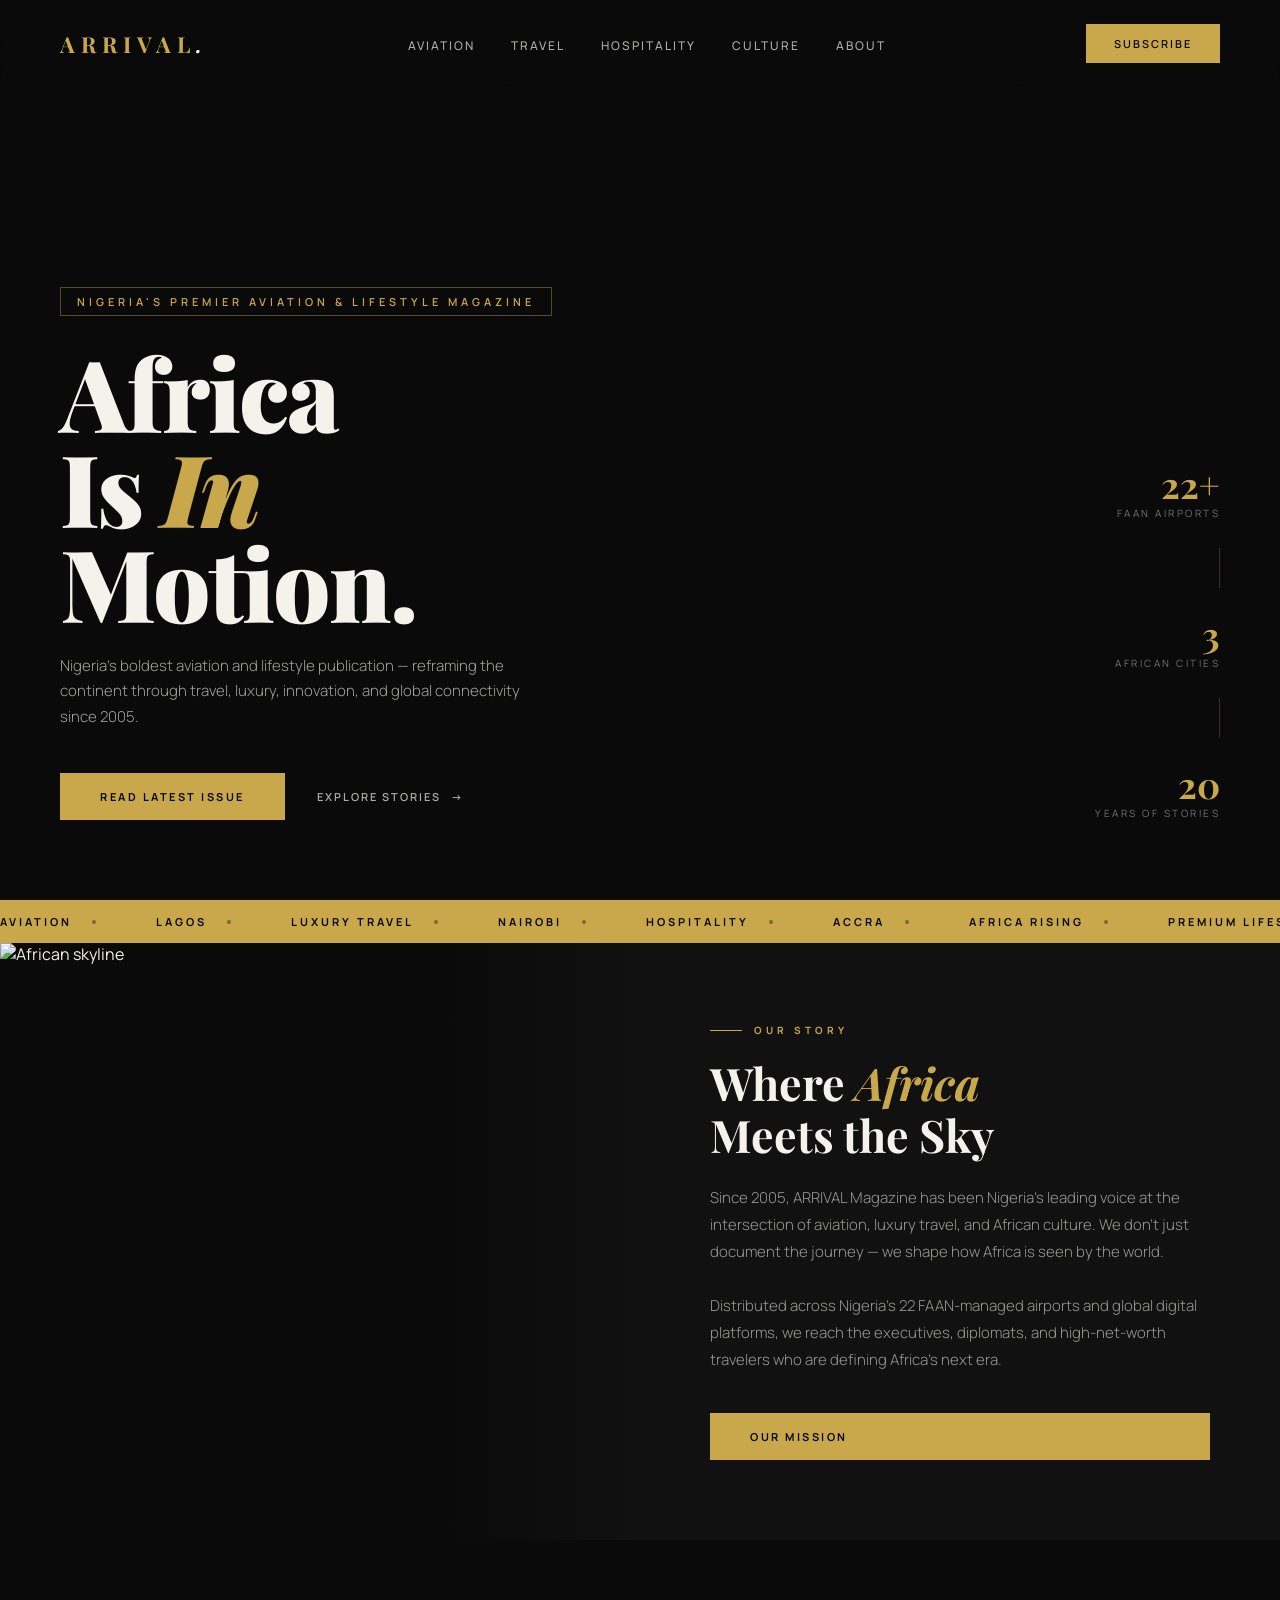
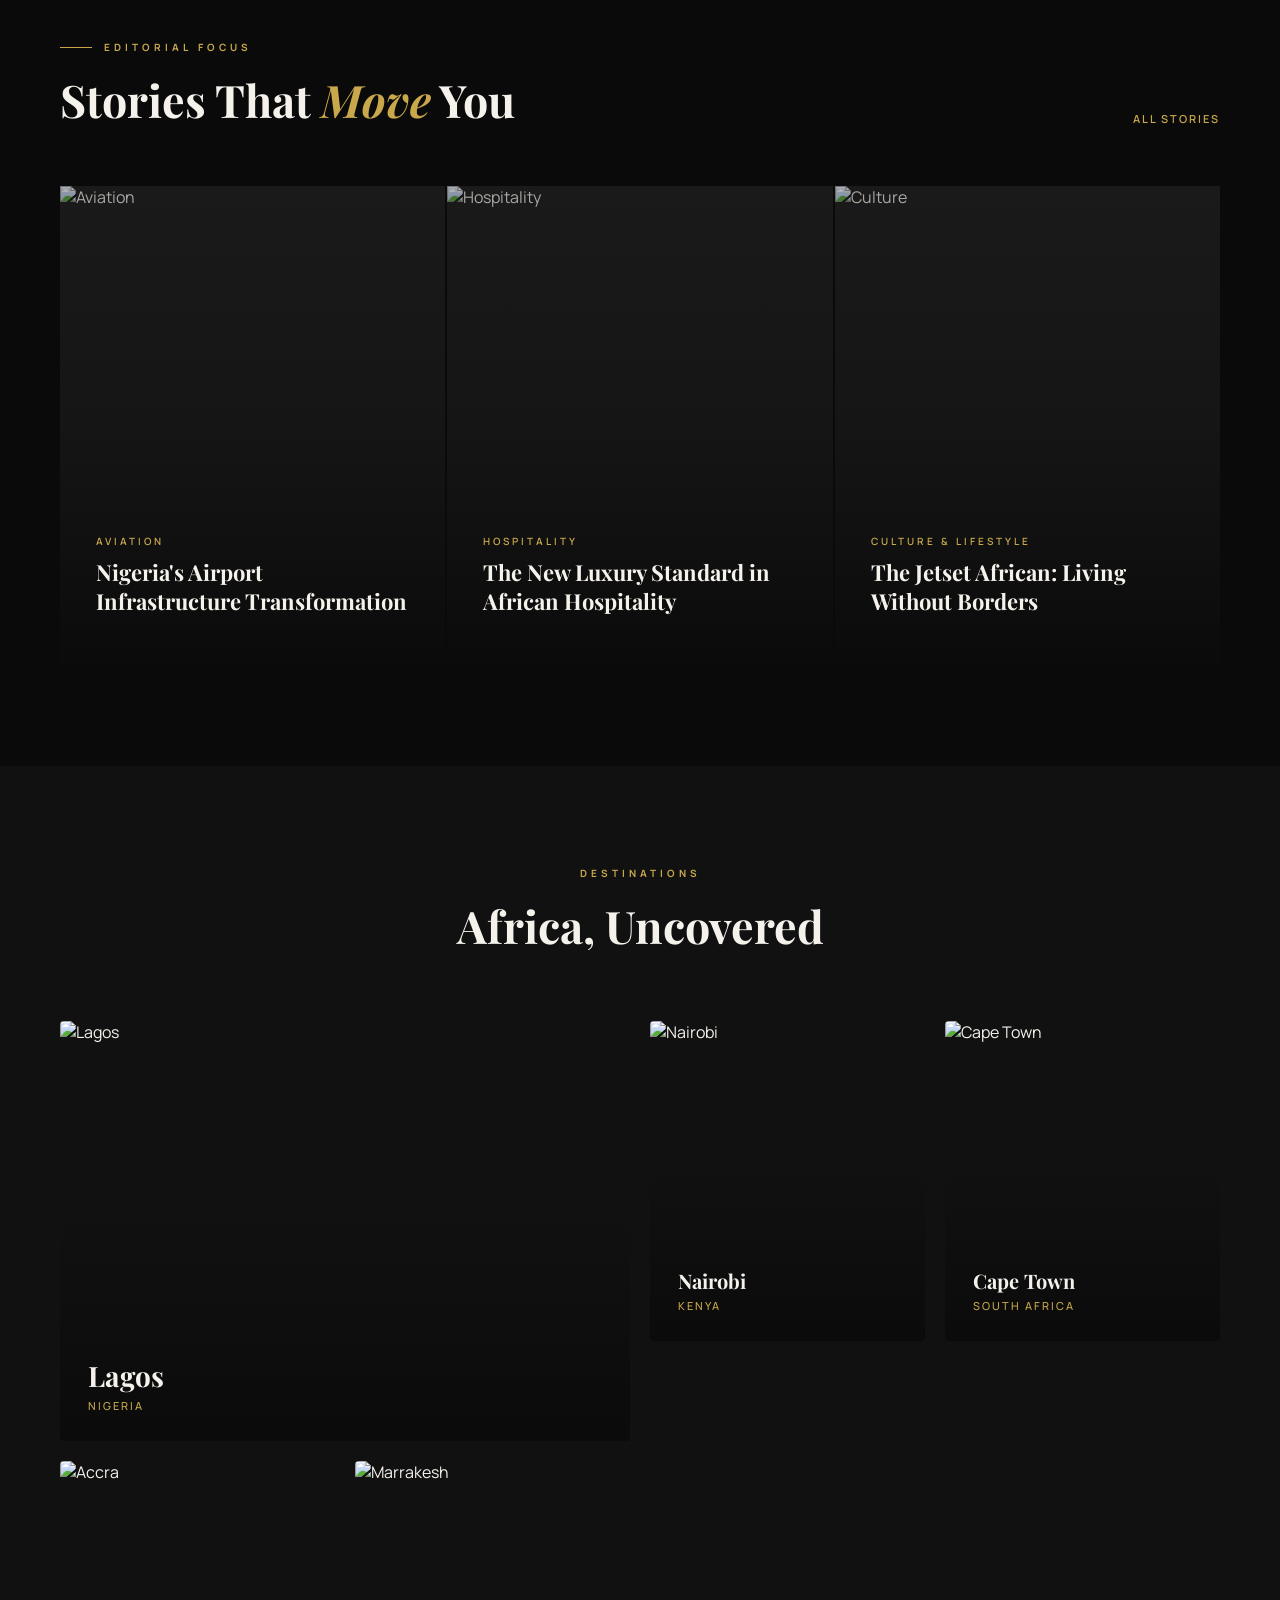
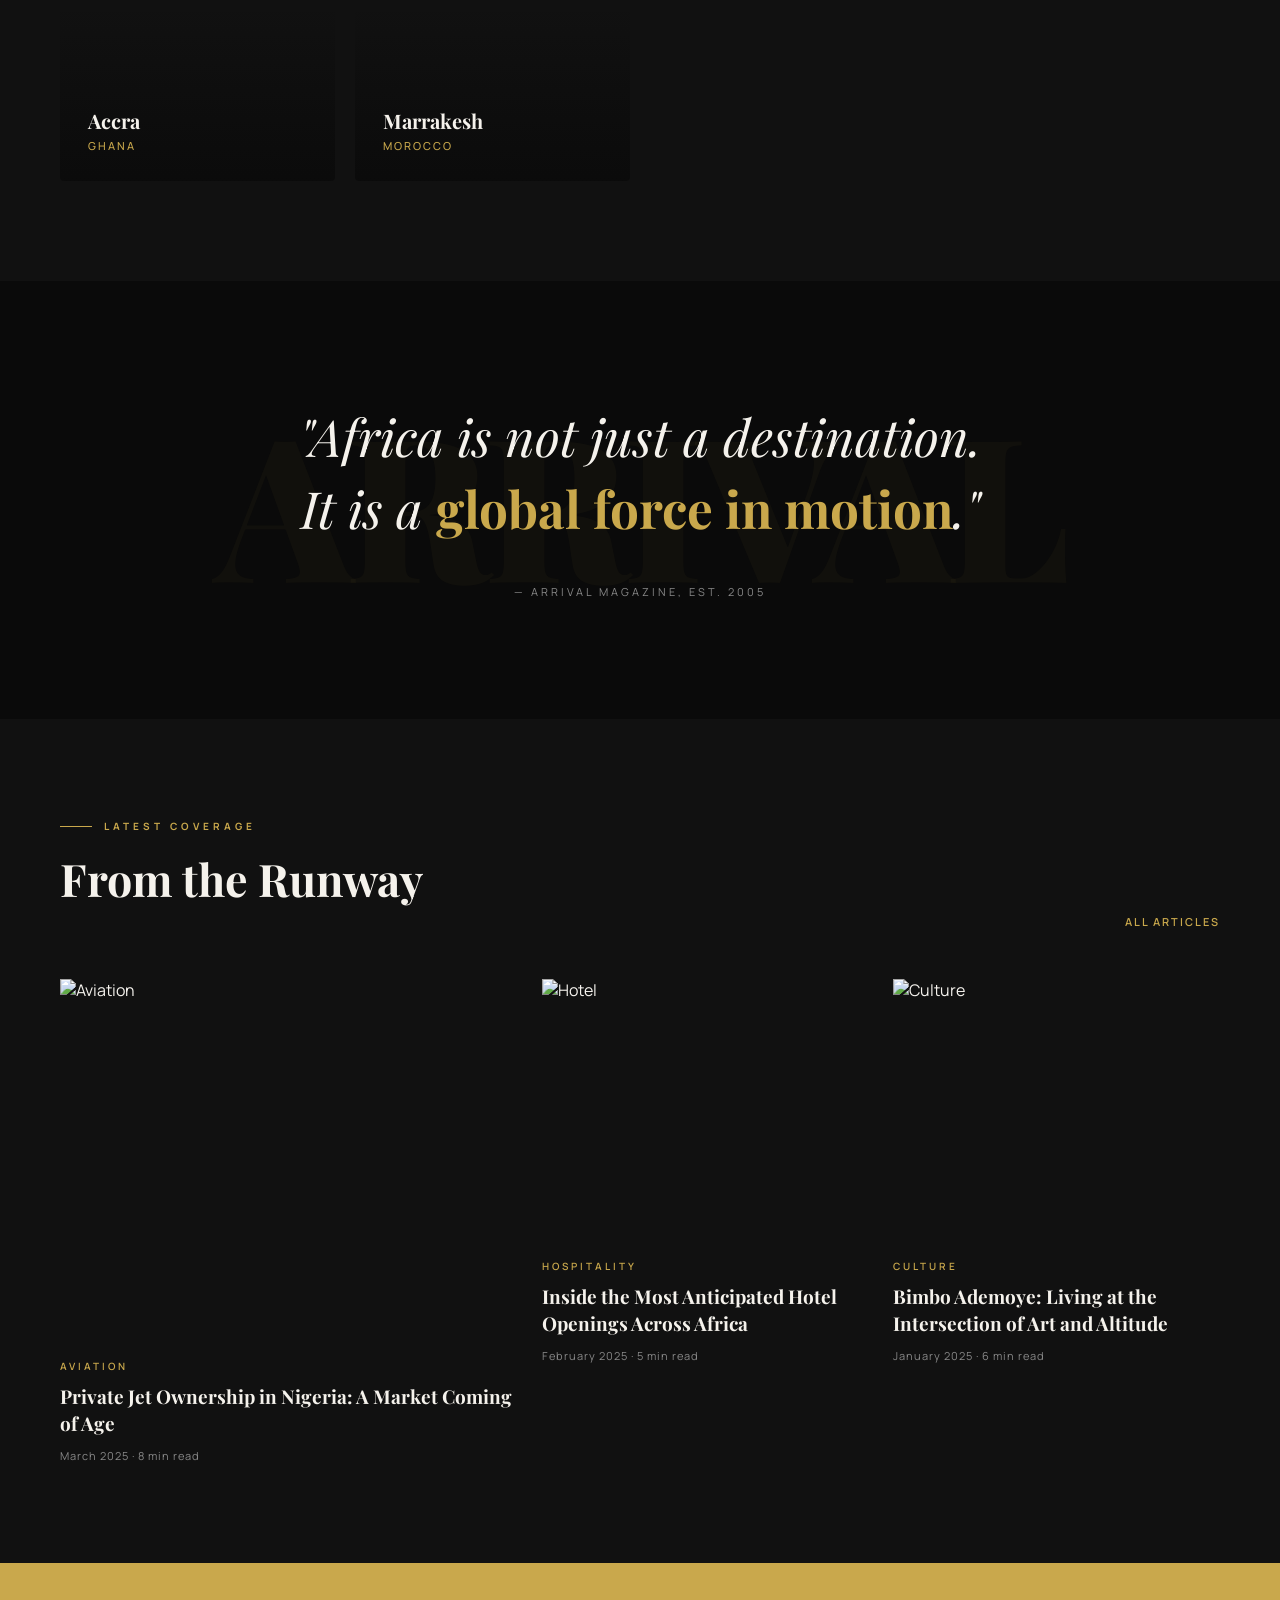
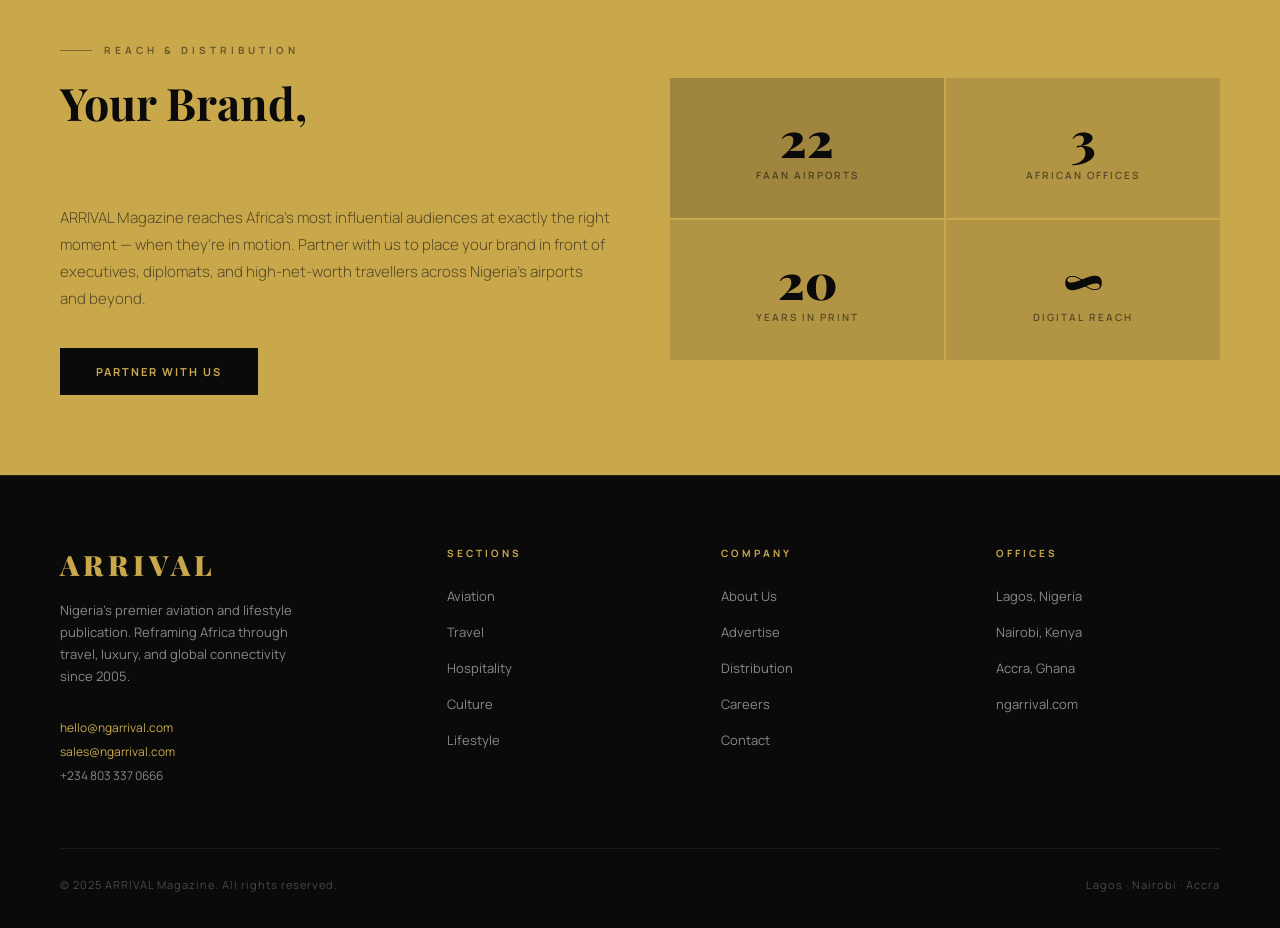
==== index.html @ f34a9d8c "first commit" ====
<!DOCTYPE html>
<html lang="en">
<head>
<meta charset="UTF-8">
<meta name="viewport" content="width=device-width, initial-scale=1.0">
<title>ARRIVAL Magazine — Africa in Motion</title>
<link href="https://fonts.googleapis.com/css2?family=Playfair+Display:ital,wght@0,400;0,700;0,900;1,400;1,700&family=Manrope:wght@300;400;500;600;700&display=swap" rel="stylesheet">
<style>
  :root {
    --gold: #C9A84C;
    --gold-light: #E8C96B;
    --black: #0A0A0A;
    --dark: #111111;
    --dark-2: #1A1A1A;
    --white: #F5F2EC;
    --muted: #888888;
    --accent: #C9A84C;
  }

  *, *::before, *::after { margin: 0; padding: 0; box-sizing: border-box; }

  html { scroll-behavior: smooth; }

  body {
    font-family: 'Manrope', sans-serif;
    background: var(--black);
    color: var(--white);
    overflow-x: hidden;
  }

  /* ─── NAV ─── */
  nav {
    position: fixed;
    top: 0; left: 0; right: 0;
    z-index: 100;
    display: flex;
    align-items: center;
    justify-content: space-between;
    padding: 24px 60px;
    background: linear-gradient(to bottom, rgba(10,10,10,0.95), transparent);
    backdrop-filter: blur(4px);
  }

  .nav-logo {
    font-family: 'Playfair Display', serif;
    font-size: 22px;
    font-weight: 700;
    letter-spacing: 6px;
    color: var(--gold);
    text-transform: uppercase;
    text-decoration: none;
  }

  .nav-logo span {
    font-style: italic;
    color: var(--white);
  }

  .nav-links {
    display: flex;
    gap: 36px;
    list-style: none;
  }

  .nav-links a {
    font-size: 12px;
    font-weight: 500;
    letter-spacing: 2px;
    text-transform: uppercase;
    color: var(--white);
    text-decoration: none;
    opacity: 0.7;
    transition: opacity 0.3s, color 0.3s;
  }

  .nav-links a:hover { opacity: 1; color: var(--gold); }

  .nav-cta {
    font-size: 11px;
    font-weight: 600;
    letter-spacing: 2px;
    text-transform: uppercase;
    color: var(--black);
    background: var(--gold);
    border: none;
    padding: 12px 28px;
    cursor: pointer;
    text-decoration: none;
    transition: background 0.3s;
  }

  .nav-cta:hover { background: var(--gold-light); }

  /* ─── HERO ─── */
  .hero {
    position: relative;
    height: 100vh;
    min-height: 700px;
    display: flex;
    align-items: flex-end;
    overflow: hidden;
  }

  .hero-bg {
    position: absolute;
    inset: 0;
    background:
      linear-gradient(to bottom, rgba(10,10,10,0.3) 0%, rgba(10,10,10,0.1) 40%, rgba(10,10,10,0.85) 100%),
      url('https://images.unsplash.com/photo-1436491865332-7a61a109cc05?w=1800&q=80') center/cover no-repeat;
    transform: scale(1.05);
    animation: heroZoom 12s ease-out forwards;
  }

  @keyframes heroZoom {
    from { transform: scale(1.08); }
    to { transform: scale(1.0); }
  }

  .hero-content {
    position: relative;
    z-index: 2;
    padding: 0 60px 80px;
    max-width: 900px;
    animation: fadeUp 1.2s ease-out 0.3s both;
  }

  @keyframes fadeUp {
    from { opacity: 0; transform: translateY(40px); }
    to { opacity: 1; transform: translateY(0); }
  }

  .hero-tag {
    display: inline-block;
    font-size: 11px;
    font-weight: 600;
    letter-spacing: 4px;
    text-transform: uppercase;
    color: var(--gold);
    border: 1px solid rgba(201,168,76,0.4);
    padding: 6px 16px;
    margin-bottom: 28px;
  }

  .hero-title {
    font-family: 'Playfair Display', serif;
    font-size: clamp(56px, 8vw, 100px);
    font-weight: 900;
    line-height: 0.95;
    letter-spacing: -2px;
    color: var(--white);
    margin-bottom: 24px;
  }

  .hero-title em {
    font-style: italic;
    color: var(--gold);
  }

  .hero-sub {
    font-size: 15px;
    font-weight: 300;
    line-height: 1.7;
    color: rgba(245,242,236,0.65);
    max-width: 480px;
    margin-bottom: 44px;
  }

  .hero-actions {
    display: flex;
    align-items: center;
    gap: 32px;
  }

  .btn-primary {
    font-size: 11px;
    font-weight: 700;
    letter-spacing: 2.5px;
    text-transform: uppercase;
    color: var(--black);
    background: var(--gold);
    padding: 16px 40px;
    text-decoration: none;
    transition: background 0.3s, transform 0.2s;
    display: inline-block;
  }

  .btn-primary:hover { background: var(--gold-light); transform: translateY(-2px); }

  .btn-ghost {
    font-size: 11px;
    font-weight: 600;
    letter-spacing: 2px;
    text-transform: uppercase;
    color: rgba(245,242,236,0.7);
    text-decoration: none;
    display: flex;
    align-items: center;
    gap: 10px;
    transition: color 0.3s;
  }

  .btn-ghost:hover { color: var(--gold); }

  .btn-ghost::after {
    content: '→';
    transition: transform 0.3s;
  }

  .btn-ghost:hover::after { transform: translateX(6px); }

  /* Hero Stats Strip */
  .hero-stats {
    position: absolute;
    right: 60px;
    bottom: 80px;
    z-index: 2;
    display: flex;
    flex-direction: column;
    gap: 28px;
    animation: fadeUp 1.2s ease-out 0.6s both;
  }

  .stat {
    text-align: right;
  }

  .stat-num {
    font-family: 'Playfair Display', serif;
    font-size: 36px;
    font-weight: 700;
    color: var(--gold);
    line-height: 1;
  }

  .stat-label {
    font-size: 10px;
    letter-spacing: 2.5px;
    text-transform: uppercase;
    color: rgba(245,242,236,0.45);
    margin-top: 4px;
  }

  .stat-divider {
    width: 1px;
    height: 40px;
    background: rgba(201,168,76,0.25);
    margin-left: auto;
  }

  /* ─── TICKER ─── */
  .ticker-wrap {
    background: var(--gold);
    overflow: hidden;
    padding: 14px 0;
  }

  .ticker {
    display: flex;
    white-space: nowrap;
    animation: ticker 30s linear infinite;
  }

  @keyframes ticker {
    from { transform: translateX(0); }
    to { transform: translateX(-50%); }
  }

  .ticker-item {
    display: inline-flex;
    align-items: center;
    gap: 20px;
    margin-right: 60px;
    font-size: 11px;
    font-weight: 700;
    letter-spacing: 3px;
    text-transform: uppercase;
    color: var(--black);
  }

  .ticker-dot {
    width: 4px;
    height: 4px;
    background: rgba(10,10,10,0.4);
    border-radius: 50%;
  }

  /* ─── ABOUT STRIP ─── */
  .about-strip {
    display: grid;
    grid-template-columns: 1fr 1fr;
    min-height: 580px;
    overflow: hidden;
  }

  .about-img {
    position: relative;
    overflow: hidden;
  }

  .about-img img {
    width: 100%;
    height: 100%;
    object-fit: cover;
    display: block;
    transition: transform 0.8s ease;
  }

  .about-img:hover img { transform: scale(1.04); }

  .about-img-overlay {
    position: absolute;
    inset: 0;
    background: linear-gradient(to right, transparent 70%, var(--dark));
  }

  .about-text {
    background: var(--dark);
    display: flex;
    flex-direction: column;
    justify-content: center;
    padding: 80px 70px;
  }

  .section-tag {
    font-size: 10px;
    font-weight: 700;
    letter-spacing: 4px;
    text-transform: uppercase;
    color: var(--gold);
    margin-bottom: 20px;
    display: flex;
    align-items: center;
    gap: 12px;
  }

  .section-tag::before {
    content: '';
    display: block;
    width: 32px;
    height: 1px;
    background: var(--gold);
  }

  .section-title {
    font-family: 'Playfair Display', serif;
    font-size: clamp(32px, 3.5vw, 50px);
    font-weight: 700;
    line-height: 1.15;
    color: var(--white);
    margin-bottom: 24px;
  }

  .section-title em { font-style: italic; color: var(--gold); }

  .section-body {
    font-size: 15px;
    font-weight: 300;
    line-height: 1.8;
    color: rgba(245,242,236,0.6);
    margin-bottom: 40px;
  }

  /* ─── FEATURES GRID ─── */
  .features {
    padding: 100px 60px;
    background: var(--black);
  }

  .features-header {
    display: flex;
    justify-content: space-between;
    align-items: flex-end;
    margin-bottom: 60px;
  }

  .features-header .section-title { margin-bottom: 0; }

  .view-all {
    font-size: 11px;
    font-weight: 600;
    letter-spacing: 2px;
    text-transform: uppercase;
    color: var(--gold);
    text-decoration: none;
    display: flex;
    align-items: center;
    gap: 8px;
    transition: gap 0.3s;
  }

  .view-all:hover { gap: 14px; }

  .features-grid {
    display: grid;
    grid-template-columns: repeat(3, 1fr);
    gap: 2px;
  }

  .feature-card {
    position: relative;
    height: 480px;
    overflow: hidden;
    cursor: pointer;
    background: var(--dark-2);
  }

  .feature-card.tall {
    grid-row: span 1;
  }

  .feature-card img {
    width: 100%;
    height: 100%;
    object-fit: cover;
    display: block;
    transition: transform 0.7s ease, filter 0.5s ease;
    filter: brightness(0.7) saturate(0.9);
  }

  .feature-card:hover img {
    transform: scale(1.06);
    filter: brightness(0.55) saturate(1.1);
  }

  .feature-overlay {
    position: absolute;
    inset: 0;
    background: linear-gradient(to top, rgba(10,10,10,0.95) 0%, rgba(10,10,10,0.3) 50%, transparent 100%);
    display: flex;
    flex-direction: column;
    justify-content: flex-end;
    padding: 36px;
    transition: background 0.4s;
  }

  .feature-cat {
    font-size: 10px;
    letter-spacing: 3px;
    text-transform: uppercase;
    color: var(--gold);
    font-weight: 600;
    margin-bottom: 10px;
  }

  .feature-title {
    font-family: 'Playfair Display', serif;
    font-size: 22px;
    font-weight: 700;
    line-height: 1.3;
    color: var(--white);
    margin-bottom: 14px;
  }

  .feature-excerpt {
    font-size: 13px;
    line-height: 1.6;
    color: rgba(245,242,236,0.55);
    max-height: 0;
    overflow: hidden;
    transition: max-height 0.5s ease, opacity 0.4s ease;
    opacity: 0;
  }

  .feature-card:hover .feature-excerpt {
    max-height: 80px;
    opacity: 1;
  }

  /* ─── DESTINATIONS ─── */
  .destinations {
    padding: 100px 60px;
    background: var(--dark);
  }

  .dest-header {
    text-align: center;
    margin-bottom: 70px;
  }

  .dest-header .section-tag {
    justify-content: center;
  }

  .dest-header .section-tag::before { display: none; }

  .dest-grid {
    display: grid;
    grid-template-columns: repeat(4, 1fr);
    gap: 20px;
  }

  .dest-card {
    position: relative;
    border-radius: 4px;
    overflow: hidden;
    height: 320px;
    cursor: pointer;
  }

  .dest-card:first-child {
    grid-column: span 2;
    height: 420px;
  }

  .dest-card img {
    width: 100%;
    height: 100%;
    object-fit: cover;
    display: block;
    transition: transform 0.6s ease;
  }

  .dest-card:hover img { transform: scale(1.06); }

  .dest-overlay {
    position: absolute;
    inset: 0;
    background: linear-gradient(to top, rgba(10,10,10,0.88) 0%, transparent 55%);
    display: flex;
    flex-direction: column;
    justify-content: flex-end;
    padding: 28px;
  }

  .dest-name {
    font-family: 'Playfair Display', serif;
    font-size: 20px;
    font-weight: 700;
    color: var(--white);
    margin-bottom: 4px;
  }

  .dest-card:first-child .dest-name { font-size: 28px; }

  .dest-country {
    font-size: 11px;
    letter-spacing: 2px;
    text-transform: uppercase;
    color: var(--gold);
    font-weight: 500;
  }

  /* ─── MISSION BAND ─── */
  .mission {
    padding: 120px 60px;
    background: var(--black);
    position: relative;
    overflow: hidden;
    text-align: center;
  }

  .mission::before {
    content: 'ARRIVAL';
    position: absolute;
    top: 50%;
    left: 50%;
    transform: translate(-50%, -50%);
    font-family: 'Playfair Display', serif;
    font-size: 200px;
    font-weight: 900;
    color: rgba(201,168,76,0.04);
    white-space: nowrap;
    pointer-events: none;
    letter-spacing: -5px;
  }

  .mission-quote {
    font-family: 'Playfair Display', serif;
    font-size: clamp(28px, 4vw, 56px);
    font-weight: 400;
    font-style: italic;
    line-height: 1.4;
    color: var(--white);
    max-width: 820px;
    margin: 0 auto 40px;
    position: relative;
    z-index: 1;
  }

  .mission-quote strong {
    color: var(--gold);
    font-style: normal;
    font-weight: 700;
  }

  .mission-attr {
    font-size: 11px;
    letter-spacing: 3px;
    text-transform: uppercase;
    color: var(--muted);
    position: relative;
    z-index: 1;
  }

  /* ─── LATEST COVERAGE ─── */
  .latest {
    padding: 100px 60px;
    background: var(--dark);
  }

  .latest-header {
    display: flex;
    justify-content: space-between;
    align-items: flex-end;
    margin-bottom: 50px;
  }

  .latest-grid {
    display: grid;
    grid-template-columns: 1.4fr 1fr 1fr;
    gap: 24px;
  }

  .article-card {
    cursor: pointer;
  }

  .article-img {
    width: 100%;
    height: 260px;
    object-fit: cover;
    display: block;
    transition: transform 0.5s, filter 0.4s;
    filter: saturate(0.85);
  }

  .article-card:hover .article-img {
    transform: scale(1.02);
    filter: saturate(1);
  }

  .article-img-wrap {
    overflow: hidden;
    margin-bottom: 20px;
  }

  .article-card:first-child .article-img { height: 360px; }

  .article-cat {
    font-size: 10px;
    letter-spacing: 3px;
    text-transform: uppercase;
    color: var(--gold);
    font-weight: 600;
    margin-bottom: 10px;
  }

  .article-title {
    font-family: 'Playfair Display', serif;
    font-size: 19px;
    font-weight: 700;
    line-height: 1.4;
    color: var(--white);
    margin-bottom: 12px;
    transition: color 0.3s;
  }

  .article-card:hover .article-title { color: var(--gold); }

  .article-meta {
    font-size: 11px;
    color: var(--muted);
    letter-spacing: 1px;
  }

  /* ─── DISTRIBUTION ─── */
  .distribution {
    padding: 80px 60px;
    background: var(--gold);
    display: grid;
    grid-template-columns: 1fr 1fr;
    gap: 60px;
    align-items: center;
  }

  .dist-text .section-tag {
    color: rgba(10,10,10,0.5);
  }

  .dist-text .section-tag::before { background: rgba(10,10,10,0.4); }

  .dist-text .section-title { color: var(--black); }

  .dist-text .section-body { color: rgba(10,10,10,0.6); margin-bottom: 36px; }

  .dist-cta {
    font-size: 11px;
    font-weight: 700;
    letter-spacing: 2px;
    text-transform: uppercase;
    color: var(--gold);
    background: var(--black);
    padding: 16px 36px;
    text-decoration: none;
    display: inline-block;
    transition: background 0.3s;
  }

  .dist-cta:hover { background: var(--dark); }

  .dist-stats {
    display: grid;
    grid-template-columns: 1fr 1fr;
    gap: 2px;
  }

  .dist-stat-box {
    background: rgba(10,10,10,0.12);
    padding: 36px 30px;
    text-align: center;
  }

  .dist-stat-box:first-child { background: rgba(10,10,10,0.22); }

  .dist-num {
    font-family: 'Playfair Display', serif;
    font-size: 48px;
    font-weight: 900;
    color: var(--black);
    line-height: 1;
    margin-bottom: 6px;
  }

  .dist-lbl {
    font-size: 10px;
    font-weight: 600;
    letter-spacing: 2px;
    text-transform: uppercase;
    color: rgba(10,10,10,0.55);
  }

  /* ─── FOOTER ─── */
  footer {
    background: var(--black);
    padding: 70px 60px 36px;
    border-top: 1px solid rgba(201,168,76,0.15);
  }

  .footer-top {
    display: grid;
    grid-template-columns: 1.5fr 1fr 1fr 1fr;
    gap: 50px;
    margin-bottom: 60px;
  }

  .footer-brand-name {
    font-family: 'Playfair Display', serif;
    font-size: 28px;
    font-weight: 900;
    letter-spacing: 5px;
    color: var(--gold);
    text-transform: uppercase;
    margin-bottom: 16px;
  }

  .footer-tagline {
    font-size: 13px;
    line-height: 1.7;
    color: var(--muted);
    margin-bottom: 28px;
    max-width: 260px;
  }

  .footer-contact {
    font-size: 12px;
    color: var(--muted);
    line-height: 2;
  }

  .footer-contact a {
    color: var(--gold);
    text-decoration: none;
  }

  .footer-col h4 {
    font-size: 10px;
    font-weight: 700;
    letter-spacing: 3px;
    text-transform: uppercase;
    color: var(--gold);
    margin-bottom: 24px;
  }

  .footer-col ul {
    list-style: none;
    display: flex;
    flex-direction: column;
    gap: 14px;
  }

  .footer-col ul a {
    font-size: 13px;
    color: var(--muted);
    text-decoration: none;
    transition: color 0.3s;
  }

  .footer-col ul a:hover { color: var(--white); }

  .footer-bottom {
    display: flex;
    justify-content: space-between;
    align-items: center;
    padding-top: 28px;
    border-top: 1px solid rgba(255,255,255,0.07);
    font-size: 11px;
    color: rgba(136,136,136,0.5);
    letter-spacing: 1px;
  }

  /* ─── SCROLL REVEAL ─── */
  .reveal {
    opacity: 0;
    transform: translateY(30px);
    transition: opacity 0.8s ease, transform 0.8s ease;
  }

  .reveal.visible {
    opacity: 1;
    transform: none;
  }

  .reveal-delay-1 { transition-delay: 0.1s; }
  .reveal-delay-2 { transition-delay: 0.2s; }
  .reveal-delay-3 { transition-delay: 0.3s; }
</style>
</head>
<body>

<!-- NAV -->
<nav>
  <a class="nav-logo" href="#">ARRIVAL<span>.</span></a>
  <ul class="nav-links">
    <li><a href="#">Aviation</a></li>
    <li><a href="#">Travel</a></li>
    <li><a href="#">Hospitality</a></li>
    <li><a href="#">Culture</a></li>
    <li><a href="#">About</a></li>
  </ul>
  <a class="nav-cta" href="#">Subscribe</a>
</nav>

<!-- HERO -->
<section class="hero">
  <div class="hero-bg"></div>
  <div class="hero-content">
    <div class="hero-tag">Nigeria's Premier Aviation & Lifestyle Magazine</div>
    <h1 class="hero-title">
      Africa<br>
      Is <em>In</em><br>
      Motion.
    </h1>
    <p class="hero-sub">Nigeria's boldest aviation and lifestyle publication — reframing the continent through travel, luxury, innovation, and global connectivity since 2005.</p>
    <div class="hero-actions">
      <a class="btn-primary" href="#">Read Latest Issue</a>
      <a class="btn-ghost" href="#">Explore Stories</a>
    </div>
  </div>
  <div class="hero-stats">
    <div class="stat">
      <div class="stat-num">22+</div>
      <div class="stat-label">FAAN Airports</div>
    </div>
    <div class="stat-divider"></div>
    <div class="stat">
      <div class="stat-num">3</div>
      <div class="stat-label">African Cities</div>
    </div>
    <div class="stat-divider"></div>
    <div class="stat">
      <div class="stat-num">20</div>
      <div class="stat-label">Years of Stories</div>
    </div>
  </div>
</section>

<!-- TICKER -->
<div class="ticker-wrap">
  <div class="ticker">
    <span class="ticker-item">Aviation <span class="ticker-dot"></span></span>
    <span class="ticker-item">Lagos <span class="ticker-dot"></span></span>
    <span class="ticker-item">Luxury Travel <span class="ticker-dot"></span></span>
    <span class="ticker-item">Nairobi <span class="ticker-dot"></span></span>
    <span class="ticker-item">Hospitality <span class="ticker-dot"></span></span>
    <span class="ticker-item">Accra <span class="ticker-dot"></span></span>
    <span class="ticker-item">Africa Rising <span class="ticker-dot"></span></span>
    <span class="ticker-item">Premium Lifestyle <span class="ticker-dot"></span></span>
    <span class="ticker-item">Air Travel <span class="ticker-dot"></span></span>
    <span class="ticker-item">Aviation <span class="ticker-dot"></span></span>
    <span class="ticker-item">Lagos <span class="ticker-dot"></span></span>
    <span class="ticker-item">Luxury Travel <span class="ticker-dot"></span></span>
    <span class="ticker-item">Nairobi <span class="ticker-dot"></span></span>
    <span class="ticker-item">Hospitality <span class="ticker-dot"></span></span>
    <span class="ticker-item">Accra <span class="ticker-dot"></span></span>
    <span class="ticker-item">Africa Rising <span class="ticker-dot"></span></span>
    <span class="ticker-item">Premium Lifestyle <span class="ticker-dot"></span></span>
    <span class="ticker-item">Air Travel <span class="ticker-dot"></span></span>
  </div>
</div>

<!-- ABOUT STRIP -->
<section class="about-strip">
  <div class="about-img">
    <img src="https://images.unsplash.com/photo-1559581673-f77e48a79ccf?w=900&q=80" alt="African skyline">
    <div class="about-img-overlay"></div>
  </div>
  <div class="about-text reveal">
    <div class="section-tag">Our Story</div>
    <h2 class="section-title">Where <em>Africa</em><br>Meets the Sky</h2>
    <p class="section-body">
      Since 2005, ARRIVAL Magazine has been Nigeria's leading voice at the intersection of aviation, luxury travel, and African culture. We don't just document the journey — we shape how Africa is seen by the world.
      <br><br>
      Distributed across Nigeria's 22 FAAN-managed airports and global digital platforms, we reach the executives, diplomats, and high-net-worth travelers who are defining Africa's next era.
    </p>
    <a class="btn-primary" href="#">Our Mission</a>
  </div>
</section>

<!-- FEATURES GRID -->
<section class="features">
  <div class="features-header reveal">
    <div>
      <div class="section-tag">Editorial Focus</div>
      <h2 class="section-title">Stories That <em>Move</em> You</h2>
    </div>
    <a class="view-all" href="#">All Stories</a>
  </div>
  <div class="features-grid">
    <div class="feature-card reveal reveal-delay-1">
      <img src="https://images.unsplash.com/photo-1540339832862-474599807836?w=700&q=80" alt="Aviation">
      <div class="feature-overlay">
        <div class="feature-cat">Aviation</div>
        <div class="feature-title">Nigeria's Airport Infrastructure Transformation</div>
        <div class="feature-excerpt">How FAAN's bold expansion is reshaping the future of air travel across West Africa.</div>
      </div>
    </div>
    <div class="feature-card reveal reveal-delay-2">
      <img src="https://images.unsplash.com/photo-1571003123894-1f0594d2b5d9?w=700&q=80" alt="Hospitality">
      <div class="feature-overlay">
        <div class="feature-cat">Hospitality</div>
        <div class="feature-title">The New Luxury Standard in African Hospitality</div>
        <div class="feature-excerpt">Premium hotels and resorts rewriting the rules of African elegance.</div>
      </div>
    </div>
    <div class="feature-card reveal reveal-delay-3">
      <img src="https://images.unsplash.com/photo-1548013146-72479768bada?w=700&q=80" alt="Culture">
      <div class="feature-overlay">
        <div class="feature-cat">Culture & Lifestyle</div>
        <div class="feature-title">The Jetset African: Living Without Borders</div>
        <div class="feature-excerpt">Celebrating the creatives, entrepreneurs, and diplomats defining global African identity.</div>
      </div>
    </div>
  </div>
</section>

<!-- DESTINATIONS -->
<section class="destinations">
  <div class="dest-header reveal">
    <div class="section-tag">Destinations</div>
    <h2 class="section-title">Africa, Uncovered</h2>
  </div>
  <div class="dest-grid">
    <div class="dest-card reveal">
      <img src="https://images.unsplash.com/photo-1523805009345-7448845a9e53?w=900&q=80" alt="Lagos">
      <div class="dest-overlay">
        <div class="dest-name">Lagos</div>
        <div class="dest-country">Nigeria</div>
      </div>
    </div>
    <div class="dest-card reveal reveal-delay-1">
      <img src="https://images.unsplash.com/photo-1611348524140-53c9a25263d6?w=700&q=80" alt="Nairobi">
      <div class="dest-overlay">
        <div class="dest-name">Nairobi</div>
        <div class="dest-country">Kenya</div>
      </div>
    </div>
    <div class="dest-card reveal reveal-delay-2">
      <img src="https://images.unsplash.com/photo-1547471080-7cc2caa01a7e?w=700&q=80" alt="Cape Town">
      <div class="dest-overlay">
        <div class="dest-name">Cape Town</div>
        <div class="dest-country">South Africa</div>
      </div>
    </div>
    <div class="dest-card reveal reveal-delay-1">
      <img src="https://images.unsplash.com/photo-1578662996442-48f60103fc96?w=700&q=80" alt="Accra">
      <div class="dest-overlay">
        <div class="dest-name">Accra</div>
        <div class="dest-country">Ghana</div>
      </div>
    </div>
    <div class="dest-card reveal reveal-delay-2">
      <img src="https://images.unsplash.com/photo-1496442226666-8d4d0e62e6e9?w=700&q=80" alt="Marrakesh">
      <div class="dest-overlay">
        <div class="dest-name">Marrakesh</div>
        <div class="dest-country">Morocco</div>
      </div>
    </div>
  </div>
</section>

<!-- MISSION BAND -->
<section class="mission">
  <p class="mission-quote reveal">
    "Africa is not just a destination.<br>It is a <strong>global force in motion</strong>."
  </p>
  <p class="mission-attr reveal">— ARRIVAL Magazine, Est. 2005</p>
</section>

<!-- LATEST COVERAGE -->
<section class="latest">
  <div class="latest-header reveal">
    <div>
      <div class="section-tag">Latest Coverage</div>
      <h2 class="section-title">From the Runway</h2>
    </div>
    <a class="view-all" href="#">All Articles</a>
  </div>
  <div class="latest-grid">
    <div class="article-card reveal">
      <div class="article-img-wrap">
        <img class="article-img" src="https://images.unsplash.com/photo-1464037866556-6812c9d1c72e?w=800&q=80" alt="Aviation">
      </div>
      <div class="article-cat">Aviation</div>
      <div class="article-title">Private Jet Ownership in Nigeria: A Market Coming of Age</div>
      <div class="article-meta">March 2025 · 8 min read</div>
    </div>
    <div class="article-card reveal reveal-delay-1">
      <div class="article-img-wrap">
        <img class="article-img" src="https://images.unsplash.com/photo-1551882547-ff40c63fe5fa?w=700&q=80" alt="Hotel">
      </div>
      <div class="article-cat">Hospitality</div>
      <div class="article-title">Inside the Most Anticipated Hotel Openings Across Africa</div>
      <div class="article-meta">February 2025 · 5 min read</div>
    </div>
    <div class="article-card reveal reveal-delay-2">
      <div class="article-img-wrap">
        <img class="article-img" src="https://images.unsplash.com/photo-1529156069898-49953e39b3ac?w=700&q=80" alt="Culture">
      </div>
      <div class="article-cat">Culture</div>
      <div class="article-title">Bimbo Ademoye: Living at the Intersection of Art and Altitude</div>
      <div class="article-meta">January 2025 · 6 min read</div>
    </div>
  </div>
</section>

<!-- DISTRIBUTION -->
<section class="distribution">
  <div class="dist-text reveal">
    <div class="section-tag">Reach & Distribution</div>
    <h2 class="section-title">Your Brand,<br><em>At Altitude</em></h2>
    <p class="section-body">
      ARRIVAL Magazine reaches Africa's most influential audiences at exactly the right moment — when they're in motion. Partner with us to place your brand in front of executives, diplomats, and high-net-worth travellers across Nigeria's airports and beyond.
    </p>
    <a class="dist-cta" href="mailto:sales@ngarrival.com">Partner With Us</a>
  </div>
  <div class="dist-stats reveal">
    <div class="dist-stat-box">
      <div class="dist-num">22</div>
      <div class="dist-lbl">FAAN Airports</div>
    </div>
    <div class="dist-stat-box">
      <div class="dist-num">3</div>
      <div class="dist-lbl">African Offices</div>
    </div>
    <div class="dist-stat-box">
      <div class="dist-num">20</div>
      <div class="dist-lbl">Years in Print</div>
    </div>
    <div class="dist-stat-box">
      <div class="dist-num">∞</div>
      <div class="dist-lbl">Digital Reach</div>
    </div>
  </div>
</section>

<!-- FOOTER -->
<footer>
  <div class="footer-top">
    <div>
      <div class="footer-brand-name">ARRIVAL</div>
      <p class="footer-tagline">Nigeria's premier aviation and lifestyle publication. Reframing Africa through travel, luxury, and global connectivity since 2005.</p>
      <div class="footer-contact">
        <div><a href="mailto:hello@ngarrival.com">hello@ngarrival.com</a></div>
        <div><a href="mailto:sales@ngarrival.com">sales@ngarrival.com</a></div>
        <div>+234 803 337 0666</div>
      </div>
    </div>
    <div class="footer-col">
      <h4>Sections</h4>
      <ul>
        <li><a href="#">Aviation</a></li>
        <li><a href="#">Travel</a></li>
        <li><a href="#">Hospitality</a></li>
        <li><a href="#">Culture</a></li>
        <li><a href="#">Lifestyle</a></li>
      </ul>
    </div>
    <div class="footer-col">
      <h4>Company</h4>
      <ul>
        <li><a href="#">About Us</a></li>
        <li><a href="#">Advertise</a></li>
        <li><a href="#">Distribution</a></li>
        <li><a href="#">Careers</a></li>
        <li><a href="#">Contact</a></li>
      </ul>
    </div>
    <div class="footer-col">
      <h4>Offices</h4>
      <ul>
        <li><a href="#">Lagos, Nigeria</a></li>
        <li><a href="#">Nairobi, Kenya</a></li>
        <li><a href="#">Accra, Ghana</a></li>
        <li><a href="#">ngarrival.com</a></li>
      </ul>
    </div>
  </div>
  <div class="footer-bottom">
    <span>© 2025 ARRIVAL Magazine. All rights reserved.</span>
    <span>Lagos · Nairobi · Accra</span>
  </div>
</footer>

<script>
  // Scroll reveal
  const reveals = document.querySelectorAll('.reveal');
  const observer = new IntersectionObserver((entries) => {
    entries.forEach(e => {
      if (e.isIntersecting) {
        e.target.classList.add('visible');
        observer.unobserve(e.target);
      }
    });
  }, { threshold: 0.12 });

  reveals.forEach(el => observer.observe(el));

  // Nav background on scroll
  const nav = document.querySelector('nav');
  window.addEventListener('scroll', () => {
    if (window.scrollY > 60) {
      nav.style.background = 'rgba(10,10,10,0.97)';
      nav.style.backdropFilter = 'blur(12px)';
    } else {
      nav.style.background = '';
      nav.style.backdropFilter = 'blur(4px)';
    }
  });
</script>
</body>
</html>
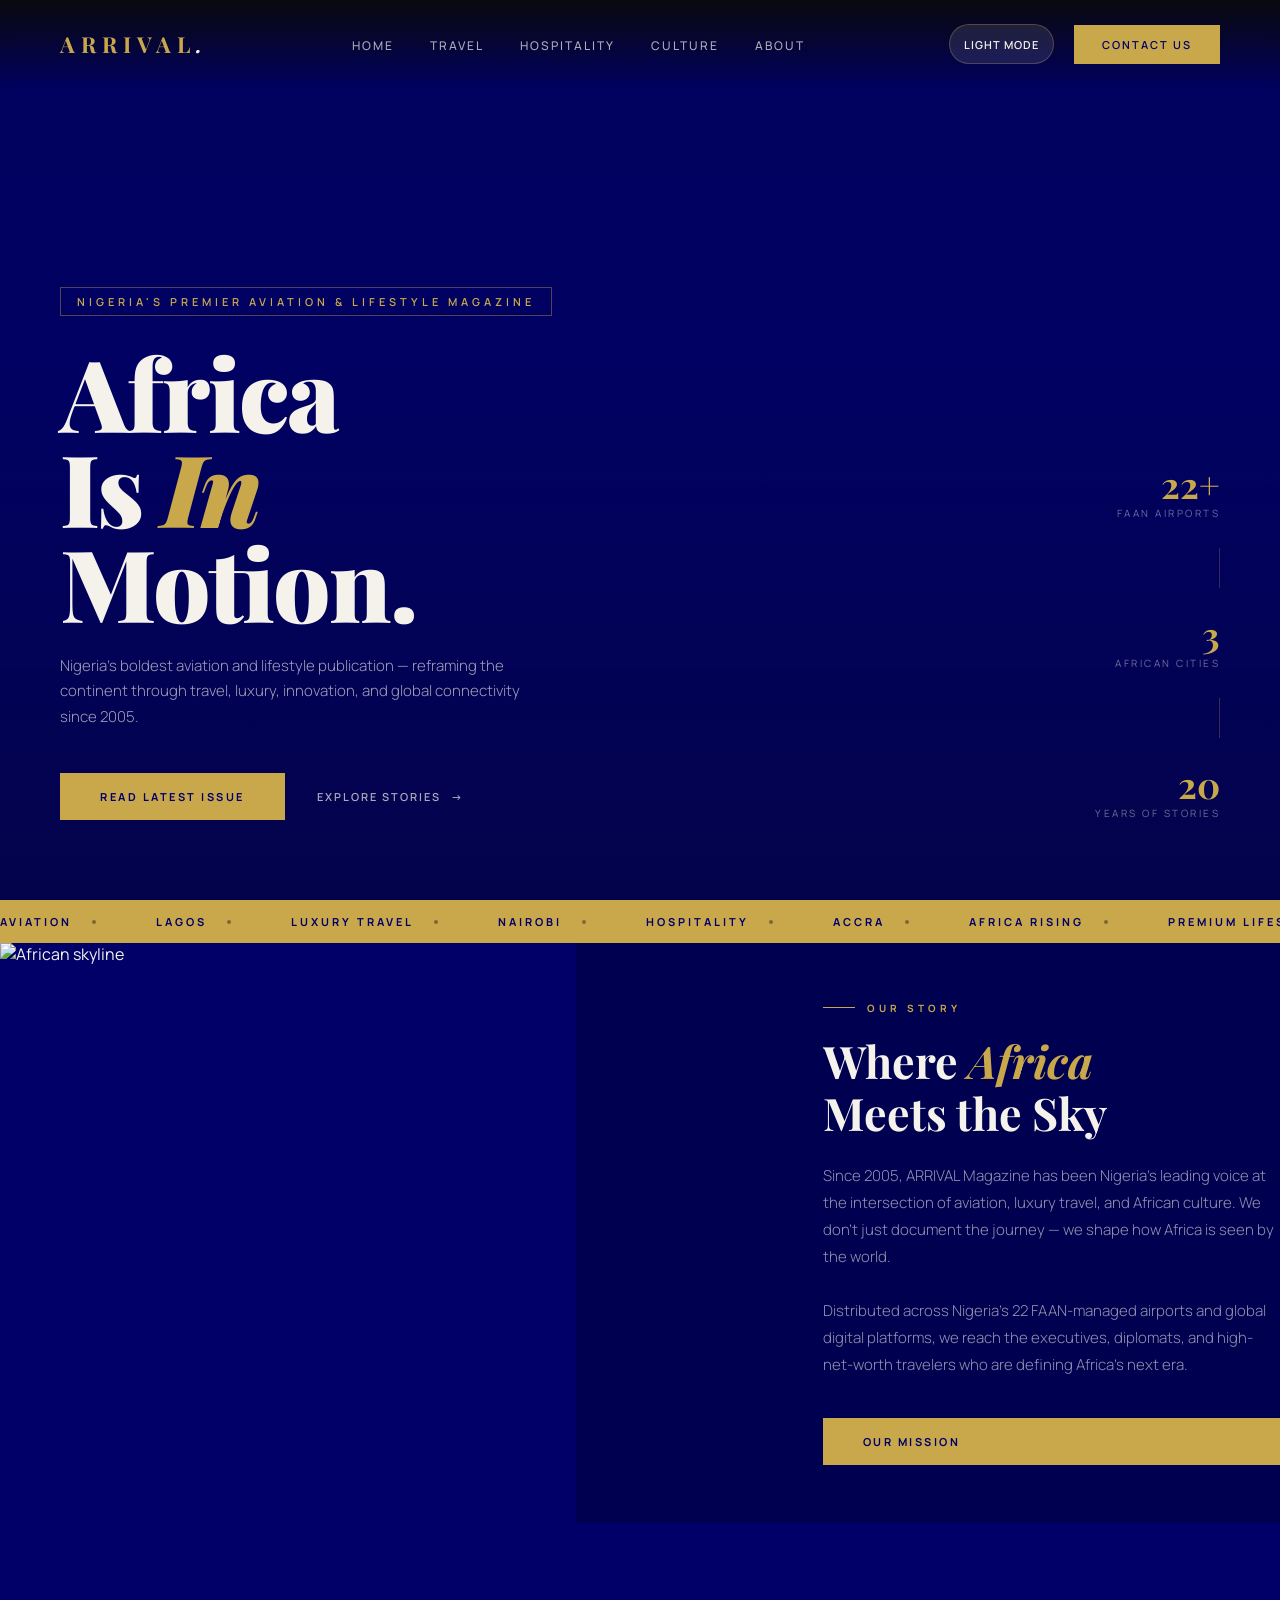
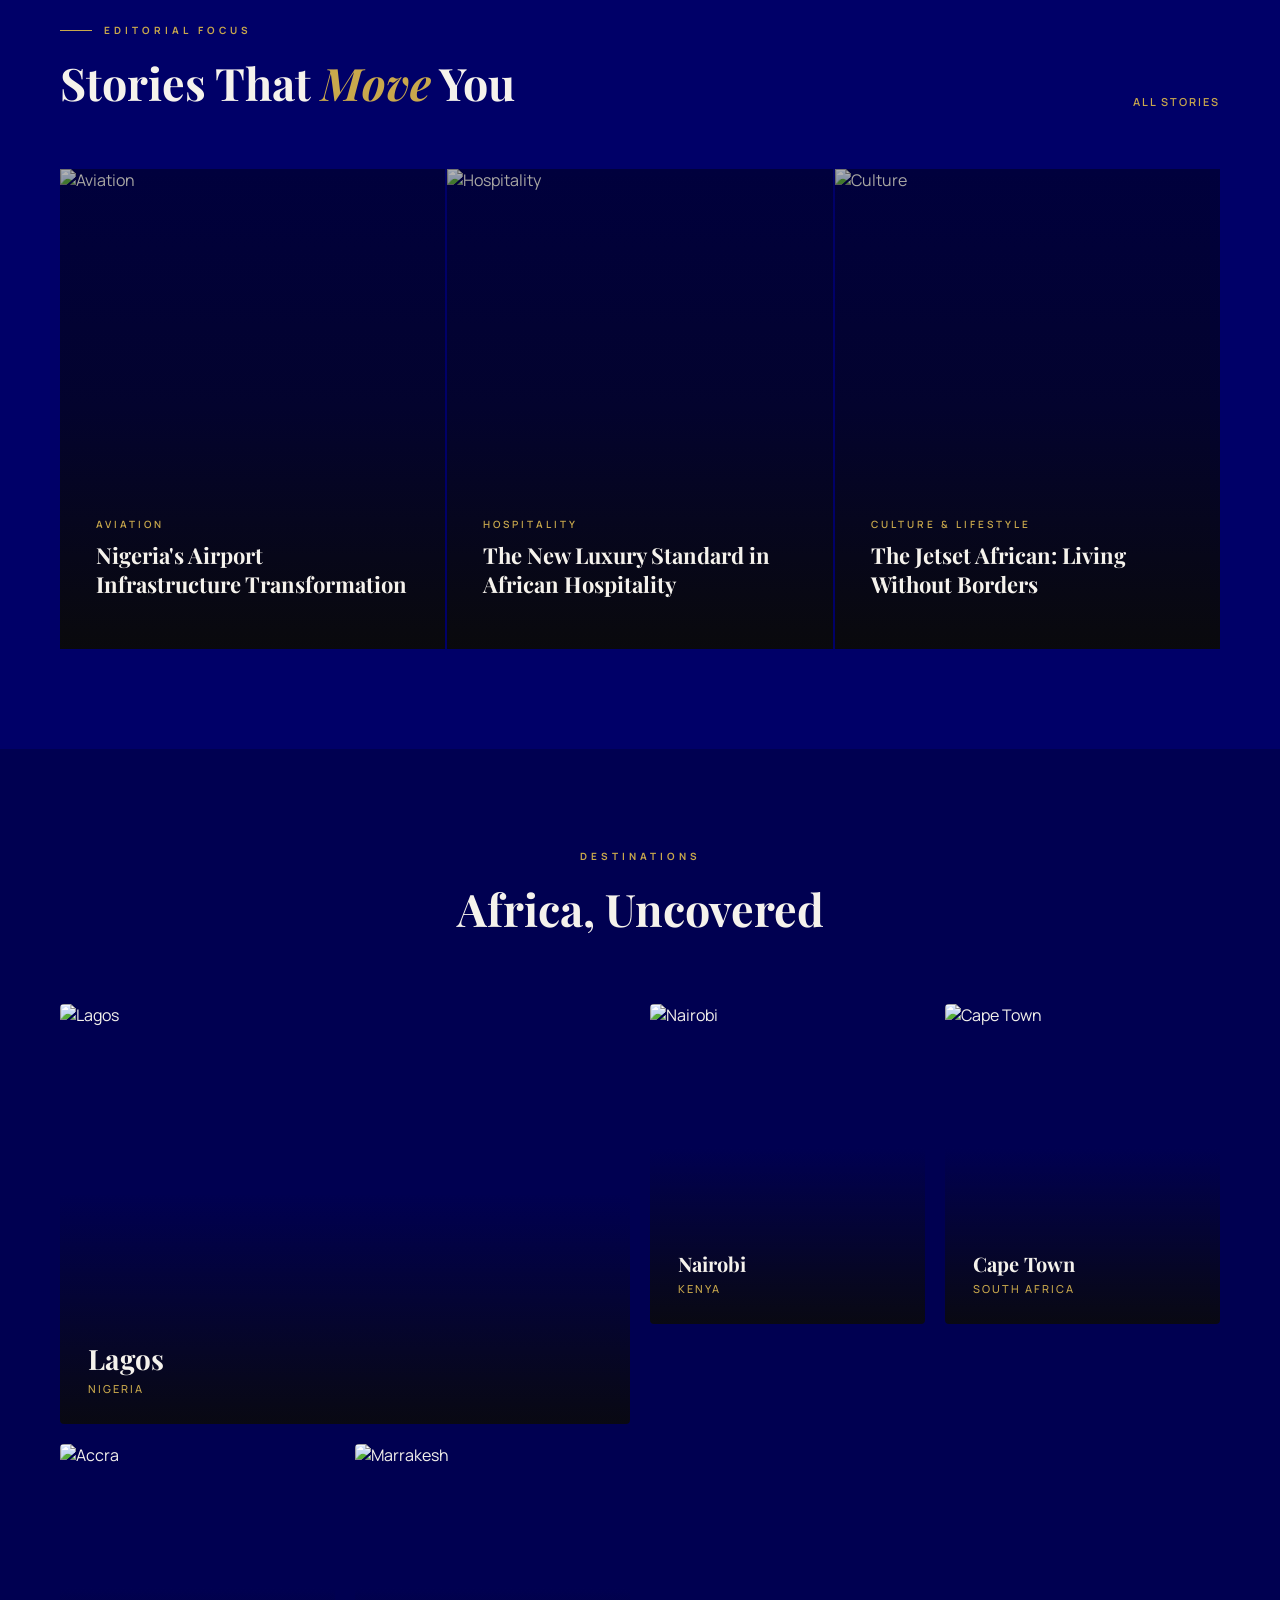
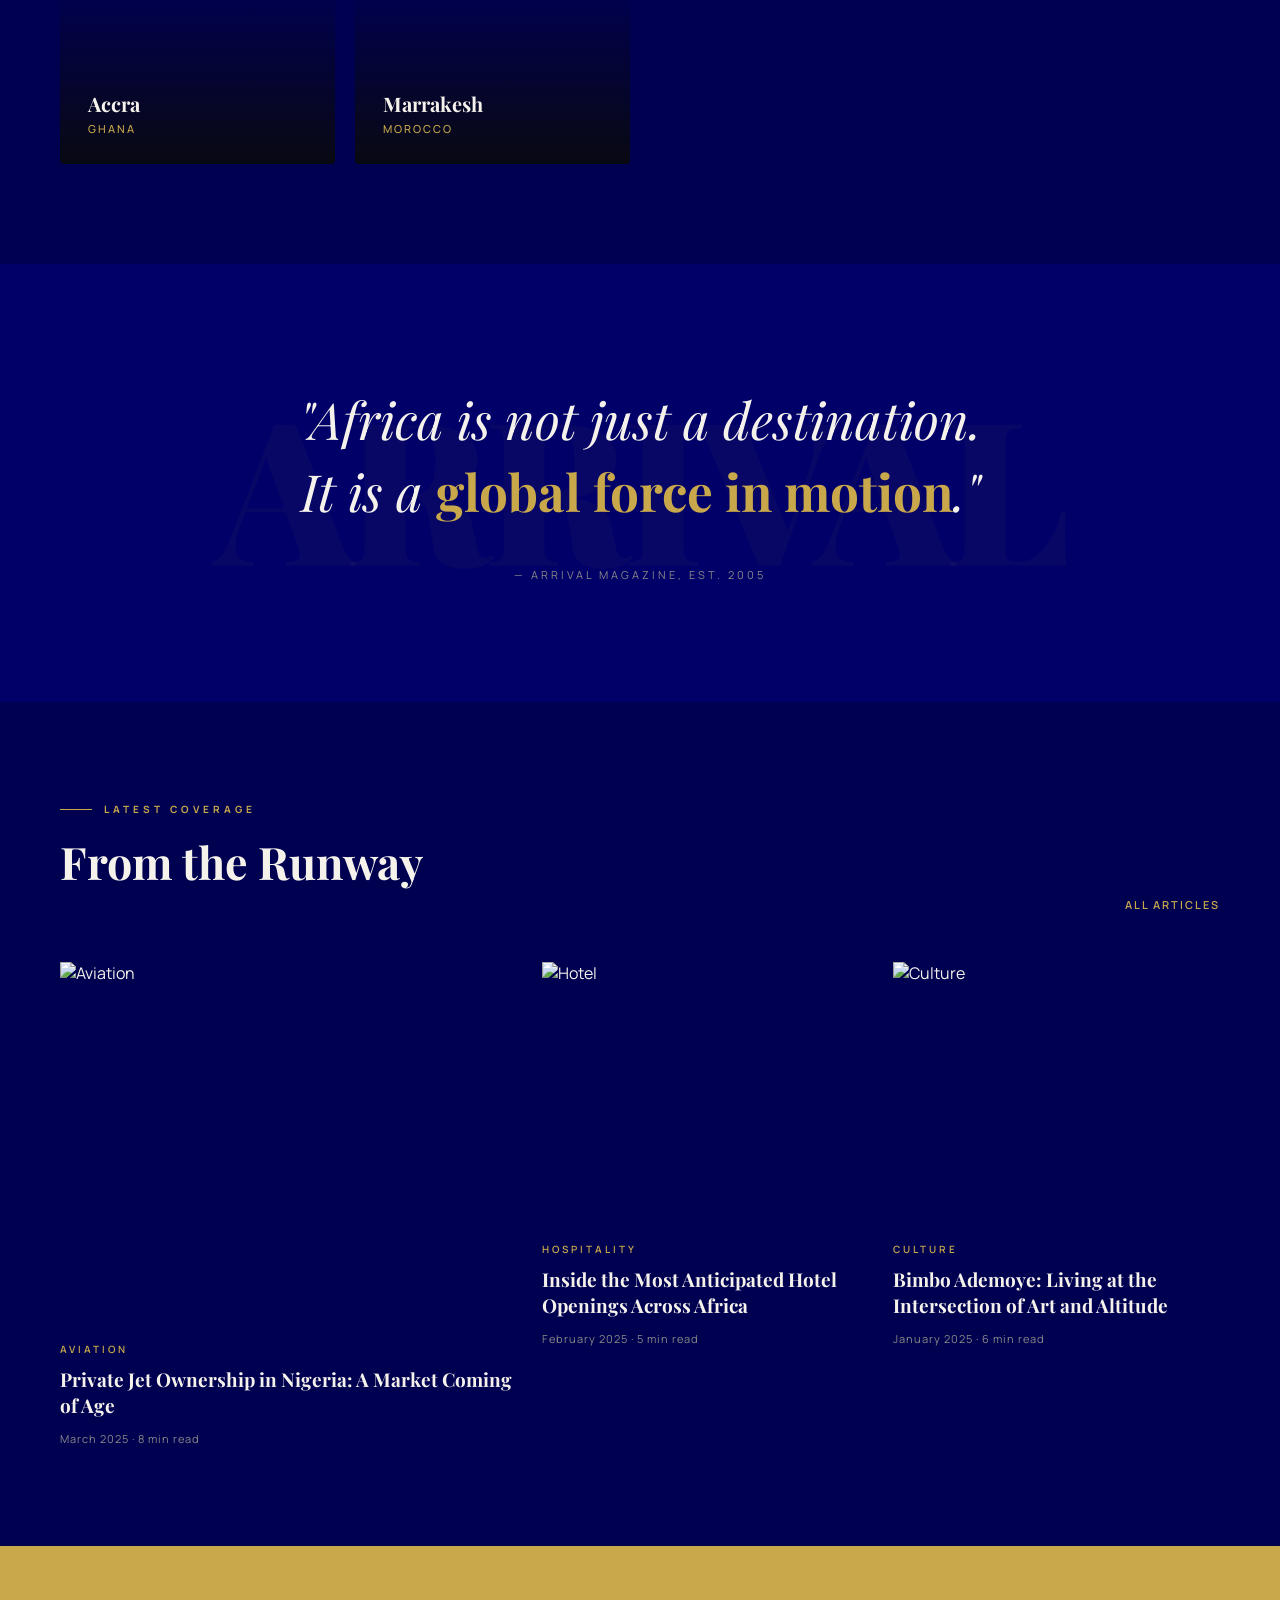
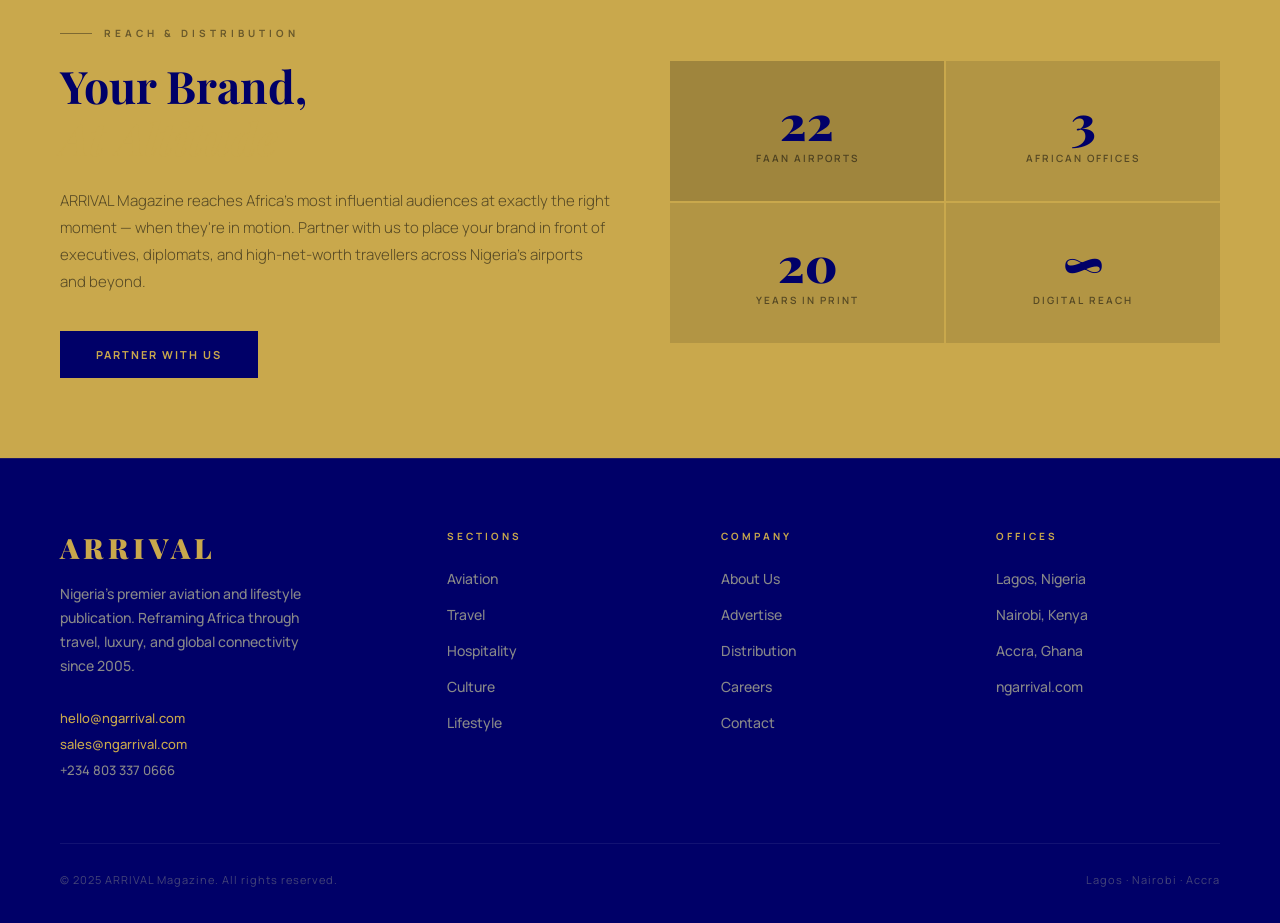
==== commit 274c97f4: "Ongoing" ====
--- a/index.html
+++ b/index.html
@@ -5,844 +5,47 @@
 <meta name="viewport" content="width=device-width, initial-scale=1.0">
 <title>ARRIVAL Magazine — Africa in Motion</title>
 <link href="https://fonts.googleapis.com/css2?family=Playfair+Display:ital,wght@0,400;0,700;0,900;1,400;1,700&family=Manrope:wght@300;400;500;600;700&display=swap" rel="stylesheet">
-<style>
-  :root {
-    --gold: #C9A84C;
-    --gold-light: #E8C96B;
-    --black: #0A0A0A;
-    --dark: #111111;
-    --dark-2: #1A1A1A;
-    --white: #F5F2EC;
-    --muted: #888888;
-    --accent: #C9A84C;
-  }
-
-  *, *::before, *::after { margin: 0; padding: 0; box-sizing: border-box; }
-
-  html { scroll-behavior: smooth; }
-
-  body {
-    font-family: 'Manrope', sans-serif;
-    background: var(--black);
-    color: var(--white);
-    overflow-x: hidden;
-  }
-
-  /* ─── NAV ─── */
-  nav {
-    position: fixed;
-    top: 0; left: 0; right: 0;
-    z-index: 100;
-    display: flex;
-    align-items: center;
-    justify-content: space-between;
-    padding: 24px 60px;
-    background: linear-gradient(to bottom, rgba(10,10,10,0.95), transparent);
-    backdrop-filter: blur(4px);
-  }
-
-  .nav-logo {
-    font-family: 'Playfair Display', serif;
-    font-size: 22px;
-    font-weight: 700;
-    letter-spacing: 6px;
-    color: var(--gold);
-    text-transform: uppercase;
-    text-decoration: none;
-  }
-
-  .nav-logo span {
-    font-style: italic;
-    color: var(--white);
-  }
-
-  .nav-links {
-    display: flex;
-    gap: 36px;
-    list-style: none;
-  }
-
-  .nav-links a {
-    font-size: 12px;
-    font-weight: 500;
-    letter-spacing: 2px;
-    text-transform: uppercase;
-    color: var(--white);
-    text-decoration: none;
-    opacity: 0.7;
-    transition: opacity 0.3s, color 0.3s;
-  }
-
-  .nav-links a:hover { opacity: 1; color: var(--gold); }
-
-  .nav-cta {
-    font-size: 11px;
-    font-weight: 600;
-    letter-spacing: 2px;
-    text-transform: uppercase;
-    color: var(--black);
-    background: var(--gold);
-    border: none;
-    padding: 12px 28px;
-    cursor: pointer;
-    text-decoration: none;
-    transition: background 0.3s;
-  }
-
-  .nav-cta:hover { background: var(--gold-light); }
-
-  /* ─── HERO ─── */
-  .hero {
-    position: relative;
-    height: 100vh;
-    min-height: 700px;
-    display: flex;
-    align-items: flex-end;
-    overflow: hidden;
-  }
-
-  .hero-bg {
-    position: absolute;
-    inset: 0;
-    background:
-      linear-gradient(to bottom, rgba(10,10,10,0.3) 0%, rgba(10,10,10,0.1) 40%, rgba(10,10,10,0.85) 100%),
-      url('https://images.unsplash.com/photo-1436491865332-7a61a109cc05?w=1800&q=80') center/cover no-repeat;
-    transform: scale(1.05);
-    animation: heroZoom 12s ease-out forwards;
-  }
-
-  @keyframes heroZoom {
-    from { transform: scale(1.08); }
-    to { transform: scale(1.0); }
-  }
-
-  .hero-content {
-    position: relative;
-    z-index: 2;
-    padding: 0 60px 80px;
-    max-width: 900px;
-    animation: fadeUp 1.2s ease-out 0.3s both;
-  }
-
-  @keyframes fadeUp {
-    from { opacity: 0; transform: translateY(40px); }
-    to { opacity: 1; transform: translateY(0); }
-  }
-
-  .hero-tag {
-    display: inline-block;
-    font-size: 11px;
-    font-weight: 600;
-    letter-spacing: 4px;
-    text-transform: uppercase;
-    color: var(--gold);
-    border: 1px solid rgba(201,168,76,0.4);
-    padding: 6px 16px;
-    margin-bottom: 28px;
-  }
-
-  .hero-title {
-    font-family: 'Playfair Display', serif;
-    font-size: clamp(56px, 8vw, 100px);
-    font-weight: 900;
-    line-height: 0.95;
-    letter-spacing: -2px;
-    color: var(--white);
-    margin-bottom: 24px;
-  }
-
-  .hero-title em {
-    font-style: italic;
-    color: var(--gold);
-  }
-
-  .hero-sub {
-    font-size: 15px;
-    font-weight: 300;
-    line-height: 1.7;
-    color: rgba(245,242,236,0.65);
-    max-width: 480px;
-    margin-bottom: 44px;
-  }
-
-  .hero-actions {
-    display: flex;
-    align-items: center;
-    gap: 32px;
-  }
-
-  .btn-primary {
-    font-size: 11px;
-    font-weight: 700;
-    letter-spacing: 2.5px;
-    text-transform: uppercase;
-    color: var(--black);
-    background: var(--gold);
-    padding: 16px 40px;
-    text-decoration: none;
-    transition: background 0.3s, transform 0.2s;
-    display: inline-block;
-  }
-
-  .btn-primary:hover { background: var(--gold-light); transform: translateY(-2px); }
-
-  .btn-ghost {
-    font-size: 11px;
-    font-weight: 600;
-    letter-spacing: 2px;
-    text-transform: uppercase;
-    color: rgba(245,242,236,0.7);
-    text-decoration: none;
-    display: flex;
-    align-items: center;
-    gap: 10px;
-    transition: color 0.3s;
-  }
-
-  .btn-ghost:hover { color: var(--gold); }
-
-  .btn-ghost::after {
-    content: '→';
-    transition: transform 0.3s;
-  }
-
-  .btn-ghost:hover::after { transform: translateX(6px); }
-
-  /* Hero Stats Strip */
-  .hero-stats {
-    position: absolute;
-    right: 60px;
-    bottom: 80px;
-    z-index: 2;
-    display: flex;
-    flex-direction: column;
-    gap: 28px;
-    animation: fadeUp 1.2s ease-out 0.6s both;
-  }
-
-  .stat {
-    text-align: right;
-  }
-
-  .stat-num {
-    font-family: 'Playfair Display', serif;
-    font-size: 36px;
-    font-weight: 700;
-    color: var(--gold);
-    line-height: 1;
-  }
-
-  .stat-label {
-    font-size: 10px;
-    letter-spacing: 2.5px;
-    text-transform: uppercase;
-    color: rgba(245,242,236,0.45);
-    margin-top: 4px;
-  }
-
-  .stat-divider {
-    width: 1px;
-    height: 40px;
-    background: rgba(201,168,76,0.25);
-    margin-left: auto;
-  }
-
-  /* ─── TICKER ─── */
-  .ticker-wrap {
-    background: var(--gold);
-    overflow: hidden;
-    padding: 14px 0;
-  }
-
-  .ticker {
-    display: flex;
-    white-space: nowrap;
-    animation: ticker 30s linear infinite;
-  }
-
-  @keyframes ticker {
-    from { transform: translateX(0); }
-    to { transform: translateX(-50%); }
-  }
-
-  .ticker-item {
-    display: inline-flex;
-    align-items: center;
-    gap: 20px;
-    margin-right: 60px;
-    font-size: 11px;
-    font-weight: 700;
-    letter-spacing: 3px;
-    text-transform: uppercase;
-    color: var(--black);
-  }
-
-  .ticker-dot {
-    width: 4px;
-    height: 4px;
-    background: rgba(10,10,10,0.4);
-    border-radius: 50%;
-  }
-
-  /* ─── ABOUT STRIP ─── */
-  .about-strip {
-    display: grid;
-    grid-template-columns: 1fr 1fr;
-    min-height: 580px;
-    overflow: hidden;
-  }
-
-  .about-img {
-    position: relative;
-    overflow: hidden;
-  }
-
-  .about-img img {
-    width: 100%;
-    height: 100%;
-    object-fit: cover;
-    display: block;
-    transition: transform 0.8s ease;
-  }
-
-  .about-img:hover img { transform: scale(1.04); }
-
-  .about-img-overlay {
-    position: absolute;
-    inset: 0;
-    background: linear-gradient(to right, transparent 70%, var(--dark));
-  }
-
-  .about-text {
-    background: var(--dark);
-    display: flex;
-    flex-direction: column;
-    justify-content: center;
-    padding: 80px 70px;
-  }
-
-  .section-tag {
-    font-size: 10px;
-    font-weight: 700;
-    letter-spacing: 4px;
-    text-transform: uppercase;
-    color: var(--gold);
-    margin-bottom: 20px;
-    display: flex;
-    align-items: center;
-    gap: 12px;
-  }
-
-  .section-tag::before {
-    content: '';
-    display: block;
-    width: 32px;
-    height: 1px;
-    background: var(--gold);
-  }
-
-  .section-title {
-    font-family: 'Playfair Display', serif;
-    font-size: clamp(32px, 3.5vw, 50px);
-    font-weight: 700;
-    line-height: 1.15;
-    color: var(--white);
-    margin-bottom: 24px;
-  }
-
-  .section-title em { font-style: italic; color: var(--gold); }
-
-  .section-body {
-    font-size: 15px;
-    font-weight: 300;
-    line-height: 1.8;
-    color: rgba(245,242,236,0.6);
-    margin-bottom: 40px;
-  }
-
-  /* ─── FEATURES GRID ─── */
-  .features {
-    padding: 100px 60px;
-    background: var(--black);
-  }
-
-  .features-header {
-    display: flex;
-    justify-content: space-between;
-    align-items: flex-end;
-    margin-bottom: 60px;
-  }
-
-  .features-header .section-title { margin-bottom: 0; }
-
-  .view-all {
-    font-size: 11px;
-    font-weight: 600;
-    letter-spacing: 2px;
-    text-transform: uppercase;
-    color: var(--gold);
-    text-decoration: none;
-    display: flex;
-    align-items: center;
-    gap: 8px;
-    transition: gap 0.3s;
-  }
-
-  .view-all:hover { gap: 14px; }
-
-  .features-grid {
-    display: grid;
-    grid-template-columns: repeat(3, 1fr);
-    gap: 2px;
-  }
-
-  .feature-card {
-    position: relative;
-    height: 480px;
-    overflow: hidden;
-    cursor: pointer;
-    background: var(--dark-2);
-  }
-
-  .feature-card.tall {
-    grid-row: span 1;
-  }
-
-  .feature-card img {
-    width: 100%;
-    height: 100%;
-    object-fit: cover;
-    display: block;
-    transition: transform 0.7s ease, filter 0.5s ease;
-    filter: brightness(0.7) saturate(0.9);
-  }
-
-  .feature-card:hover img {
-    transform: scale(1.06);
-    filter: brightness(0.55) saturate(1.1);
-  }
-
-  .feature-overlay {
-    position: absolute;
-    inset: 0;
-    background: linear-gradient(to top, rgba(10,10,10,0.95) 0%, rgba(10,10,10,0.3) 50%, transparent 100%);
-    display: flex;
-    flex-direction: column;
-    justify-content: flex-end;
-    padding: 36px;
-    transition: background 0.4s;
-  }
-
-  .feature-cat {
-    font-size: 10px;
-    letter-spacing: 3px;
-    text-transform: uppercase;
-    color: var(--gold);
-    font-weight: 600;
-    margin-bottom: 10px;
-  }
-
-  .feature-title {
-    font-family: 'Playfair Display', serif;
-    font-size: 22px;
-    font-weight: 700;
-    line-height: 1.3;
-    color: var(--white);
-    margin-bottom: 14px;
-  }
-
-  .feature-excerpt {
-    font-size: 13px;
-    line-height: 1.6;
-    color: rgba(245,242,236,0.55);
-    max-height: 0;
-    overflow: hidden;
-    transition: max-height 0.5s ease, opacity 0.4s ease;
-    opacity: 0;
-  }
-
-  .feature-card:hover .feature-excerpt {
-    max-height: 80px;
-    opacity: 1;
-  }
-
-  /* ─── DESTINATIONS ─── */
-  .destinations {
-    padding: 100px 60px;
-    background: var(--dark);
-  }
-
-  .dest-header {
-    text-align: center;
-    margin-bottom: 70px;
-  }
-
-  .dest-header .section-tag {
-    justify-content: center;
-  }
-
-  .dest-header .section-tag::before { display: none; }
-
-  .dest-grid {
-    display: grid;
-    grid-template-columns: repeat(4, 1fr);
-    gap: 20px;
-  }
-
-  .dest-card {
-    position: relative;
-    border-radius: 4px;
-    overflow: hidden;
-    height: 320px;
-    cursor: pointer;
-  }
-
-  .dest-card:first-child {
-    grid-column: span 2;
-    height: 420px;
-  }
-
-  .dest-card img {
-    width: 100%;
-    height: 100%;
-    object-fit: cover;
-    display: block;
-    transition: transform 0.6s ease;
-  }
-
-  .dest-card:hover img { transform: scale(1.06); }
-
-  .dest-overlay {
-    position: absolute;
-    inset: 0;
-    background: linear-gradient(to top, rgba(10,10,10,0.88) 0%, transparent 55%);
-    display: flex;
-    flex-direction: column;
-    justify-content: flex-end;
-    padding: 28px;
-  }
-
-  .dest-name {
-    font-family: 'Playfair Display', serif;
-    font-size: 20px;
-    font-weight: 700;
-    color: var(--white);
-    margin-bottom: 4px;
-  }
-
-  .dest-card:first-child .dest-name { font-size: 28px; }
-
-  .dest-country {
-    font-size: 11px;
-    letter-spacing: 2px;
-    text-transform: uppercase;
-    color: var(--gold);
-    font-weight: 500;
-  }
-
-  /* ─── MISSION BAND ─── */
-  .mission {
-    padding: 120px 60px;
-    background: var(--black);
-    position: relative;
-    overflow: hidden;
-    text-align: center;
-  }
-
-  .mission::before {
-    content: 'ARRIVAL';
-    position: absolute;
-    top: 50%;
-    left: 50%;
-    transform: translate(-50%, -50%);
-    font-family: 'Playfair Display', serif;
-    font-size: 200px;
-    font-weight: 900;
-    color: rgba(201,168,76,0.04);
-    white-space: nowrap;
-    pointer-events: none;
-    letter-spacing: -5px;
-  }
-
-  .mission-quote {
-    font-family: 'Playfair Display', serif;
-    font-size: clamp(28px, 4vw, 56px);
-    font-weight: 400;
-    font-style: italic;
-    line-height: 1.4;
-    color: var(--white);
-    max-width: 820px;
-    margin: 0 auto 40px;
-    position: relative;
-    z-index: 1;
-  }
-
-  .mission-quote strong {
-    color: var(--gold);
-    font-style: normal;
-    font-weight: 700;
-  }
-
-  .mission-attr {
-    font-size: 11px;
-    letter-spacing: 3px;
-    text-transform: uppercase;
-    color: var(--muted);
-    position: relative;
-    z-index: 1;
-  }
-
-  /* ─── LATEST COVERAGE ─── */
-  .latest {
-    padding: 100px 60px;
-    background: var(--dark);
-  }
-
-  .latest-header {
-    display: flex;
-    justify-content: space-between;
-    align-items: flex-end;
-    margin-bottom: 50px;
-  }
-
-  .latest-grid {
-    display: grid;
-    grid-template-columns: 1.4fr 1fr 1fr;
-    gap: 24px;
-  }
-
-  .article-card {
-    cursor: pointer;
-  }
-
-  .article-img {
-    width: 100%;
-    height: 260px;
-    object-fit: cover;
-    display: block;
-    transition: transform 0.5s, filter 0.4s;
-    filter: saturate(0.85);
-  }
-
-  .article-card:hover .article-img {
-    transform: scale(1.02);
-    filter: saturate(1);
-  }
-
-  .article-img-wrap {
-    overflow: hidden;
-    margin-bottom: 20px;
-  }
-
-  .article-card:first-child .article-img { height: 360px; }
-
-  .article-cat {
-    font-size: 10px;
-    letter-spacing: 3px;
-    text-transform: uppercase;
-    color: var(--gold);
-    font-weight: 600;
-    margin-bottom: 10px;
-  }
-
-  .article-title {
-    font-family: 'Playfair Display', serif;
-    font-size: 19px;
-    font-weight: 700;
-    line-height: 1.4;
-    color: var(--white);
-    margin-bottom: 12px;
-    transition: color 0.3s;
-  }
-
-  .article-card:hover .article-title { color: var(--gold); }
-
-  .article-meta {
-    font-size: 11px;
-    color: var(--muted);
-    letter-spacing: 1px;
-  }
-
-  /* ─── DISTRIBUTION ─── */
-  .distribution {
-    padding: 80px 60px;
-    background: var(--gold);
-    display: grid;
-    grid-template-columns: 1fr 1fr;
-    gap: 60px;
-    align-items: center;
-  }
-
-  .dist-text .section-tag {
-    color: rgba(10,10,10,0.5);
-  }
-
-  .dist-text .section-tag::before { background: rgba(10,10,10,0.4); }
-
-  .dist-text .section-title { color: var(--black); }
-
-  .dist-text .section-body { color: rgba(10,10,10,0.6); margin-bottom: 36px; }
-
-  .dist-cta {
-    font-size: 11px;
-    font-weight: 700;
-    letter-spacing: 2px;
-    text-transform: uppercase;
-    color: var(--gold);
-    background: var(--black);
-    padding: 16px 36px;
-    text-decoration: none;
-    display: inline-block;
-    transition: background 0.3s;
-  }
-
-  .dist-cta:hover { background: var(--dark); }
-
-  .dist-stats {
-    display: grid;
-    grid-template-columns: 1fr 1fr;
-    gap: 2px;
-  }
-
-  .dist-stat-box {
-    background: rgba(10,10,10,0.12);
-    padding: 36px 30px;
-    text-align: center;
-  }
-
-  .dist-stat-box:first-child { background: rgba(10,10,10,0.22); }
-
-  .dist-num {
-    font-family: 'Playfair Display', serif;
-    font-size: 48px;
-    font-weight: 900;
-    color: var(--black);
-    line-height: 1;
-    margin-bottom: 6px;
-  }
-
-  .dist-lbl {
-    font-size: 10px;
-    font-weight: 600;
-    letter-spacing: 2px;
-    text-transform: uppercase;
-    color: rgba(10,10,10,0.55);
-  }
-
-  /* ─── FOOTER ─── */
-  footer {
-    background: var(--black);
-    padding: 70px 60px 36px;
-    border-top: 1px solid rgba(201,168,76,0.15);
-  }
-
-  .footer-top {
-    display: grid;
-    grid-template-columns: 1.5fr 1fr 1fr 1fr;
-    gap: 50px;
-    margin-bottom: 60px;
-  }
-
-  .footer-brand-name {
-    font-family: 'Playfair Display', serif;
-    font-size: 28px;
-    font-weight: 900;
-    letter-spacing: 5px;
-    color: var(--gold);
-    text-transform: uppercase;
-    margin-bottom: 16px;
-  }
-
-  .footer-tagline {
-    font-size: 13px;
-    line-height: 1.7;
-    color: var(--muted);
-    margin-bottom: 28px;
-    max-width: 260px;
-  }
-
-  .footer-contact {
-    font-size: 12px;
-    color: var(--muted);
-    line-height: 2;
-  }
-
-  .footer-contact a {
-    color: var(--gold);
-    text-decoration: none;
-  }
-
-  .footer-col h4 {
-    font-size: 10px;
-    font-weight: 700;
-    letter-spacing: 3px;
-    text-transform: uppercase;
-    color: var(--gold);
-    margin-bottom: 24px;
-  }
-
-  .footer-col ul {
-    list-style: none;
-    display: flex;
-    flex-direction: column;
-    gap: 14px;
-  }
-
-  .footer-col ul a {
-    font-size: 13px;
-    color: var(--muted);
-    text-decoration: none;
-    transition: color 0.3s;
-  }
-
-  .footer-col ul a:hover { color: var(--white); }
-
-  .footer-bottom {
-    display: flex;
-    justify-content: space-between;
-    align-items: center;
-    padding-top: 28px;
-    border-top: 1px solid rgba(255,255,255,0.07);
-    font-size: 11px;
-    color: rgba(136,136,136,0.5);
-    letter-spacing: 1px;
-  }
-
-  /* ─── SCROLL REVEAL ─── */
-  .reveal {
-    opacity: 0;
-    transform: translateY(30px);
-    transition: opacity 0.8s ease, transform 0.8s ease;
-  }
-
-  .reveal.visible {
-    opacity: 1;
-    transform: none;
-  }
-
-  .reveal-delay-1 { transition-delay: 0.1s; }
-  .reveal-delay-2 { transition-delay: 0.2s; }
-  .reveal-delay-3 { transition-delay: 0.3s; }
-</style>
+<link rel="stylesheet" href="css/style.css">
 </head>
 <body>
+
+<!-- PRELOADER -->
+<div class="preloader">
+  <div class="preloader-content">
+    <div class="preloader-logo">ARRIVAL<span>.</span></div>
+    <div class="preloader-bar">
+      <div class="preloader-progress"></div>
+    </div>
+    <div class="preloader-text">Loading...</div>
+  </div>
+</div>
 
 <!-- NAV -->
 <nav>
   <a class="nav-logo" href="#">ARRIVAL<span>.</span></a>
   <ul class="nav-links">
-    <li><a href="#">Aviation</a></li>
-    <li><a href="#">Travel</a></li>
-    <li><a href="#">Hospitality</a></li>
-    <li><a href="#">Culture</a></li>
-    <li><a href="#">About</a></li>
+    <li><a href="index.html">Home</a></li>
+    <li><a href="pages/travel.html">Travel</a></li>
+    <li><a href="pages/hospitality.html">Hospitality</a></li>
+    <li><a href="pages/culture.html">Culture</a></li>
+    <li><a href="pages/about.html">About</a></li>
   </ul>
-  <a class="nav-cta" href="#">Subscribe</a>
+  <div class="nav-right">
+    <button class="theme-toggle" id="themeToggle" aria-label="Toggle theme">
+      <span class="theme-icon dark">☀️</span>
+      <span class="theme-icon light">🌙</span>
+      <span class="theme-text"></span>
+    </button>
+    <a class="nav-cta" href="pages/contact.html">Contact Us</a>
+  </div>
 </nav>
 
 <!-- HERO -->
 <section class="hero">
-  <div class="hero-bg"></div>
+  <video class="hero-bg" autoplay muted loop playsinline>
+    <source src="../assets/Travel to Jordan _ Cinematic Video.mp4" type="video/mp4">
+  </video>
+  <div class="hero-overlay"></div>
   <div class="hero-content">
     <div class="hero-tag">Nigeria's Premier Aviation & Lifestyle Magazine</div>
     <h1 class="hero-title">
@@ -901,7 +104,7 @@
 <!-- ABOUT STRIP -->
 <section class="about-strip">
   <div class="about-img">
-    <img src="https://images.unsplash.com/photo-1559581673-f77e48a79ccf?w=900&q=80" alt="African skyline">
+    <img src="https://images.unsplash.com/photo-1432405972618-c60b0225b8f9?w=900&q=80" alt="African skyline">
     <div class="about-img-overlay"></div>
   </div>
   <div class="about-text reveal">
@@ -1121,31 +324,6 @@
   </div>
 </footer>
 
-<script>
-  // Scroll reveal
-  const reveals = document.querySelectorAll('.reveal');
-  const observer = new IntersectionObserver((entries) => {
-    entries.forEach(e => {
-      if (e.isIntersecting) {
-        e.target.classList.add('visible');
-        observer.unobserve(e.target);
-      }
-    });
-  }, { threshold: 0.12 });
-
-  reveals.forEach(el => observer.observe(el));
-
-  // Nav background on scroll
-  const nav = document.querySelector('nav');
-  window.addEventListener('scroll', () => {
-    if (window.scrollY > 60) {
-      nav.style.background = 'rgba(10,10,10,0.97)';
-      nav.style.backdropFilter = 'blur(12px)';
-    } else {
-      nav.style.background = '';
-      nav.style.backdropFilter = 'blur(4px)';
-    }
-  });
-</script>
+<script src="js/script.js"></script>
 </body>
-</html>+</html>
--- a/css/style.css
+++ b/css/style.css
@@ -0,0 +1,1107 @@
+:root {
+    --gold: #C9A84C;
+    --gold-light: #E8C96B;
+    --black: #000068;
+    --dark: #000051;
+    --dark-2: #00003D;
+    --white: #F5F2EC;
+    --muted: #888888;
+    --accent: #C9A84C;
+    --navy: #000068;
+  }
+
+  /* ─── PRELOADER ─── */
+  .preloader {
+    position: fixed;
+    inset: 0;
+    background: var(--black);
+    z-index: 9999;
+    display: flex;
+    align-items: center;
+    justify-content: center;
+    transition: opacity 0.6s ease, visibility 0.6s ease;
+  }
+
+  .preloader.hidden {
+    opacity: 0;
+    visibility: hidden;
+  }
+
+  .preloader-content {
+    text-align: center;
+  }
+
+  .preloader-logo {
+    font-family: 'Playfair Display', serif;
+    font-size: 36px;
+    font-weight: 900;
+    letter-spacing: 8px;
+    color: var(--gold);
+    text-transform: uppercase;
+    margin-bottom: 30px;
+    animation: pulse 1.5s ease-in-out infinite;
+  }
+
+  .preloader-logo span {
+    font-style: italic;
+    color: var(--white);
+  }
+
+  .preloader-bar {
+    width: 200px;
+    height: 2px;
+    background: rgba(201,168,76,0.2);
+    border-radius: 2px;
+    overflow: hidden;
+    margin: 0 auto 16px;
+  }
+
+  .preloader-progress {
+    height: 100%;
+    background: var(--gold);
+    width: 0%;
+    animation: loading 2s ease-in-out forwards;
+  }
+
+  .preloader-text {
+    font-size: 10px;
+    letter-spacing: 3px;
+    text-transform: uppercase;
+    color: var(--muted);
+  }
+
+  @keyframes loading {
+    0% { width: 0%; }
+    50% { width: 70%; }
+    100% { width: 100%; }
+  }
+
+  @keyframes pulse {
+    0%, 100% { opacity: 1; }
+    50% { opacity: 0.6; }
+  }
+
+  *, *::before, *::after { margin: 0; padding: 0; box-sizing: border-box; }
+
+  html { scroll-behavior: smooth; }
+
+  body {
+    font-family: 'Manrope', sans-serif;
+    background: var(--black);
+    color: var(--white);
+    overflow-x: hidden;
+  }
+
+  /* ─── NAV ─── */
+  nav {
+    position: fixed;
+    top: 0; left: 0; right: 0;
+    z-index: 100;
+    display: flex;
+    align-items: center;
+    justify-content: space-between;
+    padding: 24px 60px;
+    background: linear-gradient(to bottom, rgba(10,10,10,0.95), transparent);
+    backdrop-filter: blur(4px);
+  }
+
+  .nav-logo {
+    font-family: 'Playfair Display', serif;
+    font-size: 22px;
+    font-weight: 700;
+    letter-spacing: 6px;
+    color: var(--gold);
+    text-transform: uppercase;
+    text-decoration: none;
+  }
+
+  .nav-logo span {
+    font-style: italic;
+    color: var(--white);
+  }
+
+  .nav-links {
+    display: flex;
+    gap: 36px;
+    list-style: none;
+  }
+
+  .nav-links a {
+    font-size: 12px;
+    font-weight: 500;
+    letter-spacing: 2px;
+    text-transform: uppercase;
+    color: var(--white);
+    text-decoration: none;
+    opacity: 0.7;
+    transition: opacity 0.3s, color 0.3s;
+  }
+
+  .nav-links a:hover { opacity: 1; color: var(--gold); }
+
+  .nav-cta {
+    font-size: 11px;
+    font-weight: 600;
+    letter-spacing: 2px;
+    text-transform: uppercase;
+    color: var(--black);
+    background: var(--gold);
+    border: none;
+    padding: 12px 28px;
+    cursor: pointer;
+    text-decoration: none;
+    transition: background 0.3s;
+  }
+
+  .nav-cta:hover { background: var(--gold-light); }
+
+  .nav-right {
+    display: flex;
+    align-items: center;
+    gap: 20px;
+  }
+
+  .theme-toggle {
+    background: rgba(255,255,255,0.1);
+    border: 1px solid rgba(201,168,76,0.3);
+    border-radius: 25px;
+    height: 40px;
+    cursor: pointer;
+    display: flex;
+    align-items: center;
+    gap: 8px;
+    padding: 0 14px;
+    font-family: 'Manrope', sans-serif;
+    font-size: 11px;
+    font-weight: 600;
+    letter-spacing: 1px;
+    text-transform: uppercase;
+    color: var(--white);
+    transition: all 0.3s ease;
+  }
+
+  .theme-toggle:hover {
+    background: rgba(201,168,76,0.2);
+    border-color: var(--gold);
+  }
+
+  .theme-icon {
+    font-size: 14px;
+  }
+
+.theme-icon.dark, .theme-icon.light { display: none; }
+.theme-text { display: block; }
+
+  body.light-mode .theme-text::after { content: "Dark Mode"; }
+  body:not(.light-mode) .theme-toggle .theme-text::after { content: "Light Mode"; }
+
+  /* ─── LIGHT MODE ─── */
+  body.light-mode {
+    --black: #F5F2EC;
+    --dark: #E8E4DB;
+    --dark-2: #D8D4CB;
+    --white: #0A0A0A;
+    --muted: #666666;
+  }
+
+  body.light-mode nav {
+    background: linear-gradient(to bottom, rgba(245,242,236,0.95), transparent);
+  }
+
+  body.light-mode .nav-logo {
+    color: var(--gold);
+  }
+
+  body.light-mode .nav-logo span {
+    color: var(--white);
+  }
+
+  body.light-mode .nav-links a {
+    color: var(--white);
+  }
+
+  body.light-mode .theme-toggle {
+    background: rgba(0,0,0,0.1);
+    border-color: rgba(201,168,76,0.5);
+  }
+
+  body.light-mode .nav-cta {
+    color: var(--white);
+    background: var(--gold);
+  }
+
+  body.light-mode .hero-overlay {
+    background: linear-gradient(to bottom, rgba(245,242,236,0.3) 0%, rgba(245,242,236,0.1) 40%, rgba(245,242,236,0.85) 100%);
+  }
+
+  body.light-mode .hero-content {
+    color: var(--white);
+  }
+
+  body.light-mode .hero-tag {
+    border-color: rgba(201,168,76,0.6);
+  }
+
+  body.light-mode .hero-title {
+    color: var(--white);
+  }
+
+  body.light-mode .hero-sub {
+    color: rgba(10,10,10,0.7);
+  }
+
+  body.light-mode .stat-label {
+    color: rgba(10,10,10,0.6);
+  }
+
+  body.light-mode .ticker-wrap {
+    background: var(--gold);
+  }
+
+  body.light-mode .ticker-item {
+    color: var(--white);
+  }
+
+  body.light-mode .about-text {
+    background: var(--dark);
+  }
+
+  body.light-mode .section-title {
+    color: var(--white);
+  }
+
+  body.light-mode .section-body {
+    color: rgba(10,10,10,0.7);
+  }
+
+  body.light-mode .features {
+    background: var(--black);
+  }
+
+  body.light-mode .destinations {
+    background: var(--dark);
+  }
+
+  body.light-mode .mission {
+    background: var(--black);
+  }
+
+  body.light-mode .mission-quote {
+    color: var(--white);
+  }
+
+  body.light-mode .latest {
+    background: var(--dark);
+  }
+
+  body.light-mode .article-title {
+    color: var(--white);
+  }
+
+  body.light-mode footer {
+    background: #0A0A0A;
+    border-color: rgba(255,255,255,0.1);
+  }
+
+  body.light-mode .footer-brand-name {
+    color: var(--gold);
+  }
+
+  body.light-mode .footer-tagline,
+  body.light-mode .footer-contact,
+  body.light-mode .footer-col ul a {
+    color: rgba(255,255,255,0.7);
+  }
+
+  body.light-mode .footer-col h4 {
+    color: var(--gold);
+  }
+
+  body.light-mode .footer-col ul a:hover {
+    color: #fff;
+  }
+
+  body.light-mode .footer-bottom {
+    color: rgba(255,255,255,0.5);
+    border-color: rgba(255,255,255,0.1);
+  }
+
+  body.light-mode .distribution {
+    background: var(--gold);
+  }
+
+  body.light-mode .dist-text .section-title {
+    color: var(--black);
+  }
+
+  body.light-mode .dist-text .section-body {
+    color: rgba(10,10,10,0.7);
+  }
+
+  body.light-mode .dist-cta {
+    color: var(--gold);
+    background: var(--black);
+  }
+
+  body.light-mode .dist-cta:hover {
+    background: var(--dark-2);
+  }
+
+  body.light-mode .dist-stat-box {
+    background: rgba(255,255,255,0.3);
+  }
+
+  body.light-mode .dist-stat-box:first-child {
+    background: rgba(255,255,255,0.4);
+  }
+
+  body.light-mode .dist-num {
+    color: var(--black);
+  }
+
+  body.light-mode .dist-lbl {
+    color: rgba(10,10,10,0.7);
+  }
+
+  /* ─── HERO ─── */
+  .hero {
+    position: relative;
+    height: 100vh;
+    min-height: 700px;
+    display: flex;
+    align-items: flex-end;
+    overflow: hidden;
+  }
+
+  .hero-bg {
+    position: absolute;
+    inset: 0;
+    width: 100%;
+    height: 100%;
+    object-fit: cover;
+    transform: scale(1.05);
+    animation: heroZoom 12s ease-out forwards;
+  }
+
+  .hero-overlay {
+    position: absolute;
+    inset: 0;
+    background: linear-gradient(to bottom, rgba(10,10,10,0.1) 0%, rgba(10,10,10,0.05) 40%, rgba(10,10,10,0.3) 100%);
+    z-index: 1;
+  }
+
+  @keyframes heroZoom {
+    from { transform: scale(1.08); }
+    to { transform: scale(1.0); }
+  }
+
+  .hero-content {
+    position: relative;
+    z-index: 2;
+    padding: 0 60px 80px;
+    max-width: 900px;
+    animation: fadeUp 1.2s ease-out 0.3s both;
+  }
+
+  @keyframes fadeUp {
+    from { opacity: 0; transform: translateY(40px); }
+    to { opacity: 1; transform: translateY(0); }
+  }
+
+  .hero-tag {
+    display: inline-block;
+    font-size: 11px;
+    font-weight: 600;
+    letter-spacing: 4px;
+    text-transform: uppercase;
+    color: var(--gold);
+    border: 1px solid rgba(201,168,76,0.4);
+    padding: 6px 16px;
+    margin-bottom: 28px;
+  }
+
+  .hero-title {
+    font-family: 'Playfair Display', serif;
+    font-size: clamp(56px, 8vw, 100px);
+    font-weight: 900;
+    line-height: 0.95;
+    letter-spacing: -2px;
+    color: var(--white);
+    margin-bottom: 24px;
+  }
+
+  .hero-title em {
+    font-style: italic;
+    color: var(--gold);
+  }
+
+  .hero-sub {
+    font-size: 15px;
+    font-weight: 300;
+    line-height: 1.7;
+    color: rgba(245,242,236,0.65);
+    max-width: 480px;
+    margin-bottom: 44px;
+  }
+
+  .hero-actions {
+    display: flex;
+    align-items: center;
+    gap: 32px;
+  }
+
+  .btn-primary {
+    font-size: 11px;
+    font-weight: 700;
+    letter-spacing: 2.5px;
+    text-transform: uppercase;
+    color: var(--black);
+    background: var(--gold);
+    padding: 16px 40px;
+    text-decoration: none;
+    transition: background 0.3s, transform 0.2s;
+    display: inline-block;
+  }
+
+  .btn-primary:hover { background: var(--gold-light); transform: translateY(-2px); }
+
+  .btn-ghost {
+    font-size: 11px;
+    font-weight: 600;
+    letter-spacing: 2px;
+    text-transform: uppercase;
+    color: rgba(245,242,236,0.7);
+    text-decoration: none;
+    display: flex;
+    align-items: center;
+    gap: 10px;
+    transition: color 0.3s;
+  }
+
+  .btn-ghost:hover { color: var(--gold); }
+
+  .btn-ghost::after {
+    content: '→';
+    transition: transform 0.3s;
+  }
+
+  .btn-ghost:hover::after { transform: translateX(6px); }
+
+  /* Hero Stats Strip */
+  .hero-stats {
+    position: absolute;
+    right: 60px;
+    bottom: 80px;
+    z-index: 2;
+    display: flex;
+    flex-direction: column;
+    gap: 28px;
+    animation: fadeUp 1.2s ease-out 0.6s both;
+  }
+
+  .stat {
+    text-align: right;
+  }
+
+  .stat-num {
+    font-family: 'Playfair Display', serif;
+    font-size: 36px;
+    font-weight: 700;
+    color: var(--gold);
+    line-height: 1;
+  }
+
+  .stat-label {
+    font-size: 10px;
+    letter-spacing: 2.5px;
+    text-transform: uppercase;
+    color: rgba(245,242,236,0.45);
+    margin-top: 4px;
+  }
+
+  .stat-divider {
+    width: 1px;
+    height: 40px;
+    background: rgba(201,168,76,0.25);
+    margin-left: auto;
+  }
+
+  /* ─── TICKER ─── */
+  .ticker-wrap {
+    background: var(--gold);
+    overflow: hidden;
+    padding: 14px 0;
+  }
+
+  .ticker {
+    display: flex;
+    white-space: nowrap;
+    animation: ticker 30s linear infinite;
+  }
+
+  @keyframes ticker {
+    from { transform: translateX(0); }
+    to { transform: translateX(-50%); }
+  }
+
+  .ticker-item {
+    display: inline-flex;
+    align-items: center;
+    gap: 20px;
+    margin-right: 60px;
+    font-size: 11px;
+    font-weight: 700;
+    letter-spacing: 3px;
+    text-transform: uppercase;
+    color: var(--black);
+  }
+
+  .ticker-dot {
+    width: 4px;
+    height: 4px;
+    background: rgba(10,10,10,0.4);
+    border-radius: 50%;
+  }
+
+  /* ─── ABOUT STRIP ─── */
+  .about-strip {
+    display: grid;
+    grid-template-columns: 1.8fr 1fr;
+    min-height: 580px;
+    overflow: hidden;
+  }
+
+  .about-img {
+    position: relative;
+    overflow: hidden;
+  }
+
+  .about-img img {
+    width: 100%;
+    height: 100%;
+    object-fit: cover;
+    display: block;
+    transition: transform 0.8s ease;
+  }
+
+  .about-img:hover img { transform: scale(1.04); }
+
+  .about-img-overlay {
+    position: absolute;
+    inset: 0;
+    background: linear-gradient(to right, transparent 70%, var(--dark) 70%);
+  }
+
+  .about-text {
+    background: var(--dark);
+    display: flex;
+    flex-direction: column;
+    justify-content: center;
+    padding: 10px 0px;
+  }
+
+  .section-tag {
+    font-size: 10px;
+    font-weight: 700;
+    letter-spacing: 4px;
+    text-transform: uppercase;
+    color: var(--gold);
+    margin-bottom: 20px;
+    display: flex;
+    align-items: center;
+    gap: 12px;
+  }
+
+  .section-tag::before {
+    content: '';
+    display: block;
+    width: 32px;
+    height: 1px;
+    background: var(--gold);
+  }
+
+  .section-title {
+    font-family: 'Playfair Display', serif;
+    font-size: clamp(32px, 3.5vw, 50px);
+    font-weight: 700;
+    line-height: 1.15;
+    color: var(--white);
+    margin-bottom: 24px;
+  }
+
+  .section-title em { font-style: italic; color: var(--gold); }
+
+  .section-body {
+    font-size: 15px;
+    font-weight: 300;
+    line-height: 1.8;
+    color: rgba(245,242,236,0.6);
+    margin-bottom: 40px;
+  }
+
+  /* ─── FEATURES GRID ─── */
+  .features {
+    padding: 100px 60px;
+    background: var(--black);
+  }
+
+  .features-header {
+    display: flex;
+    justify-content: space-between;
+    align-items: flex-end;
+    margin-bottom: 60px;
+  }
+
+  .features-header .section-title { margin-bottom: 0; }
+
+  .view-all {
+    font-size: 11px;
+    font-weight: 600;
+    letter-spacing: 2px;
+    text-transform: uppercase;
+    color: var(--gold);
+    text-decoration: none;
+    display: flex;
+    align-items: center;
+    gap: 8px;
+    transition: gap 0.3s;
+  }
+
+  .view-all:hover { gap: 14px; }
+
+  .features-grid {
+    display: grid;
+    grid-template-columns: repeat(3, 1fr);
+    gap: 2px;
+  }
+
+  .feature-card {
+    position: relative;
+    height: 480px;
+    overflow: hidden;
+    cursor: pointer;
+    background: var(--dark-2);
+  }
+
+  .feature-card.tall {
+    grid-row: span 1;
+  }
+
+  .feature-card img {
+    width: 100%;
+    height: 100%;
+    object-fit: cover;
+    display: block;
+    transition: transform 0.7s ease, filter 0.5s ease;
+    filter: brightness(0.7) saturate(0.9);
+  }
+
+  .feature-card:hover img {
+    transform: scale(1.06);
+    filter: brightness(0.55) saturate(1.1);
+  }
+
+  .feature-overlay {
+    position: absolute;
+    inset: 0;
+    background: linear-gradient(to top, rgba(10,10,10,0.95) 0%, rgba(10,10,10,0.3) 50%, transparent 100%);
+    display: flex;
+    flex-direction: column;
+    justify-content: flex-end;
+    padding: 36px;
+    transition: background 0.4s;
+  }
+
+  .feature-cat {
+    font-size: 10px;
+    letter-spacing: 3px;
+    text-transform: uppercase;
+    color: var(--gold);
+    font-weight: 600;
+    margin-bottom: 10px;
+  }
+
+  .feature-title {
+    font-family: 'Playfair Display', serif;
+    font-size: 22px;
+    font-weight: 700;
+    line-height: 1.3;
+    color: var(--white);
+    margin-bottom: 14px;
+  }
+
+  .feature-excerpt {
+    font-size: 13px;
+    line-height: 1.6;
+    color: rgba(245,242,236,0.55);
+    max-height: 0;
+    overflow: hidden;
+    transition: max-height 0.5s ease, opacity 0.4s ease;
+    opacity: 0;
+  }
+
+  .feature-card:hover .feature-excerpt {
+    max-height: 80px;
+    opacity: 1;
+  }
+
+  /* ─── DESTINATIONS ─── */
+  .destinations {
+    padding: 100px 60px;
+    background: var(--dark);
+  }
+
+  .dest-header {
+    text-align: center;
+    margin-bottom: 70px;
+  }
+
+  .dest-header .section-tag {
+    justify-content: center;
+  }
+
+  .dest-header .section-tag::before { display: none; }
+
+  .dest-grid {
+    display: grid;
+    grid-template-columns: repeat(4, 1fr);
+    gap: 20px;
+  }
+
+  .dest-card {
+    position: relative;
+    border-radius: 4px;
+    overflow: hidden;
+    height: 320px;
+    cursor: pointer;
+  }
+
+  .dest-card:first-child {
+    grid-column: span 2;
+    height: 420px;
+  }
+
+  .dest-card img {
+    width: 100%;
+    height: 100%;
+    object-fit: cover;
+    display: block;
+    transition: transform 0.6s ease;
+  }
+
+  .dest-card:hover img { transform: scale(1.06); }
+
+  .dest-overlay {
+    position: absolute;
+    inset: 0;
+    background: linear-gradient(to top, rgba(10,10,10,0.88) 0%, transparent 55%);
+    display: flex;
+    flex-direction: column;
+    justify-content: flex-end;
+    padding: 28px;
+  }
+
+  .dest-name {
+    font-family: 'Playfair Display', serif;
+    font-size: 20px;
+    font-weight: 700;
+    color: var(--white);
+    margin-bottom: 4px;
+  }
+
+  .dest-card:first-child .dest-name { font-size: 28px; }
+
+  .dest-country {
+    font-size: 11px;
+    letter-spacing: 2px;
+    text-transform: uppercase;
+    color: var(--gold);
+    font-weight: 500;
+  }
+
+  /* ─── MISSION BAND ─── */
+  .mission {
+    padding: 120px 60px;
+    background: var(--black);
+    position: relative;
+    overflow: hidden;
+    text-align: center;
+  }
+
+  .mission::before {
+    content: 'ARRIVAL';
+    position: absolute;
+    top: 50%;
+    left: 50%;
+    transform: translate(-50%, -50%);
+    font-family: 'Playfair Display', serif;
+    font-size: 200px;
+    font-weight: 900;
+    color: rgba(201,168,76,0.04);
+    white-space: nowrap;
+    pointer-events: none;
+    letter-spacing: -5px;
+  }
+
+  .mission-quote {
+    font-family: 'Playfair Display', serif;
+    font-size: clamp(28px, 4vw, 56px);
+    font-weight: 400;
+    font-style: italic;
+    line-height: 1.4;
+    color: var(--white);
+    max-width: 820px;
+    margin: 0 auto 40px;
+    position: relative;
+    z-index: 1;
+  }
+
+  .mission-quote strong {
+    color: var(--gold);
+    font-style: normal;
+    font-weight: 700;
+  }
+
+  .mission-attr {
+    font-size: 11px;
+    letter-spacing: 3px;
+    text-transform: uppercase;
+    color: var(--muted);
+    position: relative;
+    z-index: 1;
+  }
+
+  /* ─── LATEST COVERAGE ─── */
+  .latest {
+    padding: 100px 60px;
+    background: var(--dark);
+  }
+
+  .latest-header {
+    display: flex;
+    justify-content: space-between;
+    align-items: flex-end;
+    margin-bottom: 50px;
+  }
+
+  .latest-grid {
+    display: grid;
+    grid-template-columns: 1.4fr 1fr 1fr;
+    gap: 24px;
+  }
+
+  .article-card {
+    cursor: pointer;
+  }
+
+  .article-img {
+    width: 100%;
+    height: 260px;
+    object-fit: cover;
+    display: block;
+    transition: transform 0.5s, filter 0.4s;
+    filter: saturate(0.85);
+  }
+
+  .article-card:hover .article-img {
+    transform: scale(1.02);
+    filter: saturate(1);
+  }
+
+  .article-img-wrap {
+    overflow: hidden;
+    margin-bottom: 20px;
+  }
+
+  .article-card:first-child .article-img { height: 360px; }
+
+  .article-cat {
+    font-size: 10px;
+    letter-spacing: 3px;
+    text-transform: uppercase;
+    color: var(--gold);
+    font-weight: 600;
+    margin-bottom: 10px;
+  }
+
+  .article-title {
+    font-family: 'Playfair Display', serif;
+    font-size: 19px;
+    font-weight: 700;
+    line-height: 1.4;
+    color: var(--white);
+    margin-bottom: 12px;
+    transition: color 0.3s;
+  }
+
+  .article-card:hover .article-title { color: var(--gold); }
+
+  .article-meta {
+    font-size: 11px;
+    color: var(--muted);
+    letter-spacing: 1px;
+  }
+
+  /* ─── DISTRIBUTION ─── */
+  .distribution {
+    padding: 80px 60px;
+    background: var(--gold);
+    display: grid;
+    grid-template-columns: 1fr 1fr;
+    gap: 60px;
+    align-items: center;
+  }
+
+  .dist-text .section-tag {
+    color: rgba(10,10,10,0.5);
+  }
+
+  .dist-text .section-tag::before { background: rgba(10,10,10,0.4); }
+
+  .dist-text .section-title { color: var(--black); }
+
+  .dist-text .section-body { color: rgba(10,10,10,0.6); margin-bottom: 36px; }
+
+  .dist-cta {
+    font-size: 11px;
+    font-weight: 700;
+    letter-spacing: 2px;
+    text-transform: uppercase;
+    color: var(--gold);
+    background: var(--black);
+    padding: 16px 36px;
+    text-decoration: none;
+    display: inline-block;
+    transition: background 0.3s;
+  }
+
+  .dist-cta:hover { background: var(--dark); }
+
+  .dist-stats {
+    display: grid;
+    grid-template-columns: 1fr 1fr;
+    gap: 2px;
+  }
+
+  .dist-stat-box {
+    background: rgba(10,10,10,0.12);
+    padding: 36px 30px;
+    text-align: center;
+  }
+
+  .dist-stat-box:first-child { background: rgba(10,10,10,0.22); }
+
+  .dist-num {
+    font-family: 'Playfair Display', serif;
+    font-size: 48px;
+    font-weight: 900;
+    color: var(--black);
+    line-height: 1;
+    margin-bottom: 6px;
+  }
+
+  .dist-lbl {
+    font-size: 10px;
+    font-weight: 600;
+    letter-spacing: 2px;
+    text-transform: uppercase;
+    color: rgba(10,10,10,0.55);
+  }
+
+  /* ─── FOOTER ─── */
+  footer {
+    background: var(--black);
+    padding: 70px 60px 36px;
+    border-top: 1px solid rgba(201,168,76,0.15);
+  }
+
+  .footer-top {
+    display: grid;
+    grid-template-columns: 1.5fr 1fr 1fr 1fr;
+    gap: 50px;
+    margin-bottom: 60px;
+  }
+
+  .footer-brand-name {
+    font-family: 'Playfair Display', serif;
+    font-size: 28px;
+    font-weight: 900;
+    letter-spacing: 5px;
+    color: var(--gold);
+    text-transform: uppercase;
+    margin-bottom: 16px;
+  }
+
+  .footer-tagline {
+    font-size: 14px;
+    font-weight: 500;
+    line-height: 1.7;
+    color: var(--muted);
+    margin-bottom: 28px;
+    max-width: 260px;
+  }
+
+  .footer-contact {
+    font-size: 13px;
+    font-weight: 500;
+    color: var(--muted);
+    line-height: 2;
+  }
+
+  .footer-contact a {
+    color: var(--gold);
+    text-decoration: none;
+  }
+
+  .footer-col h4 {
+    font-size: 10px;
+    font-weight: 700;
+    letter-spacing: 3px;
+    text-transform: uppercase;
+    color: var(--gold);
+    margin-bottom: 24px;
+  }
+
+  .footer-col ul {
+    list-style: none;
+    display: flex;
+    flex-direction: column;
+    gap: 14px;
+  }
+
+  .footer-col ul a {
+    font-size: 14px;
+    font-weight: 500;
+    color: var(--muted);
+    text-decoration: none;
+    transition: color 0.3s;
+  }
+
+  .footer-col ul a:hover { color: var(--white); }
+
+  .footer-bottom {
+    display: flex;
+    justify-content: space-between;
+    align-items: center;
+    padding-top: 28px;
+    border-top: 1px solid rgba(255,255,255,0.07);
+    font-size: 11px;
+    color: rgba(136,136,136,0.5);
+    letter-spacing: 1px;
+  }
+
+  /* ─── SCROLL REVEAL ─── */
+  .reveal {
+    opacity: 0;
+    transform: translateY(30px);
+    transition: opacity 0.8s ease, transform 0.8s ease;
+  }
+
+  .reveal.visible {
+    opacity: 1;
+    transform: none;
+  }
+
+  .reveal-delay-1 { transition-delay: 0.1s; }
+  .reveal-delay-2 { transition-delay: 0.2s; }
+  .reveal-delay-3 { transition-delay: 0.3s; }
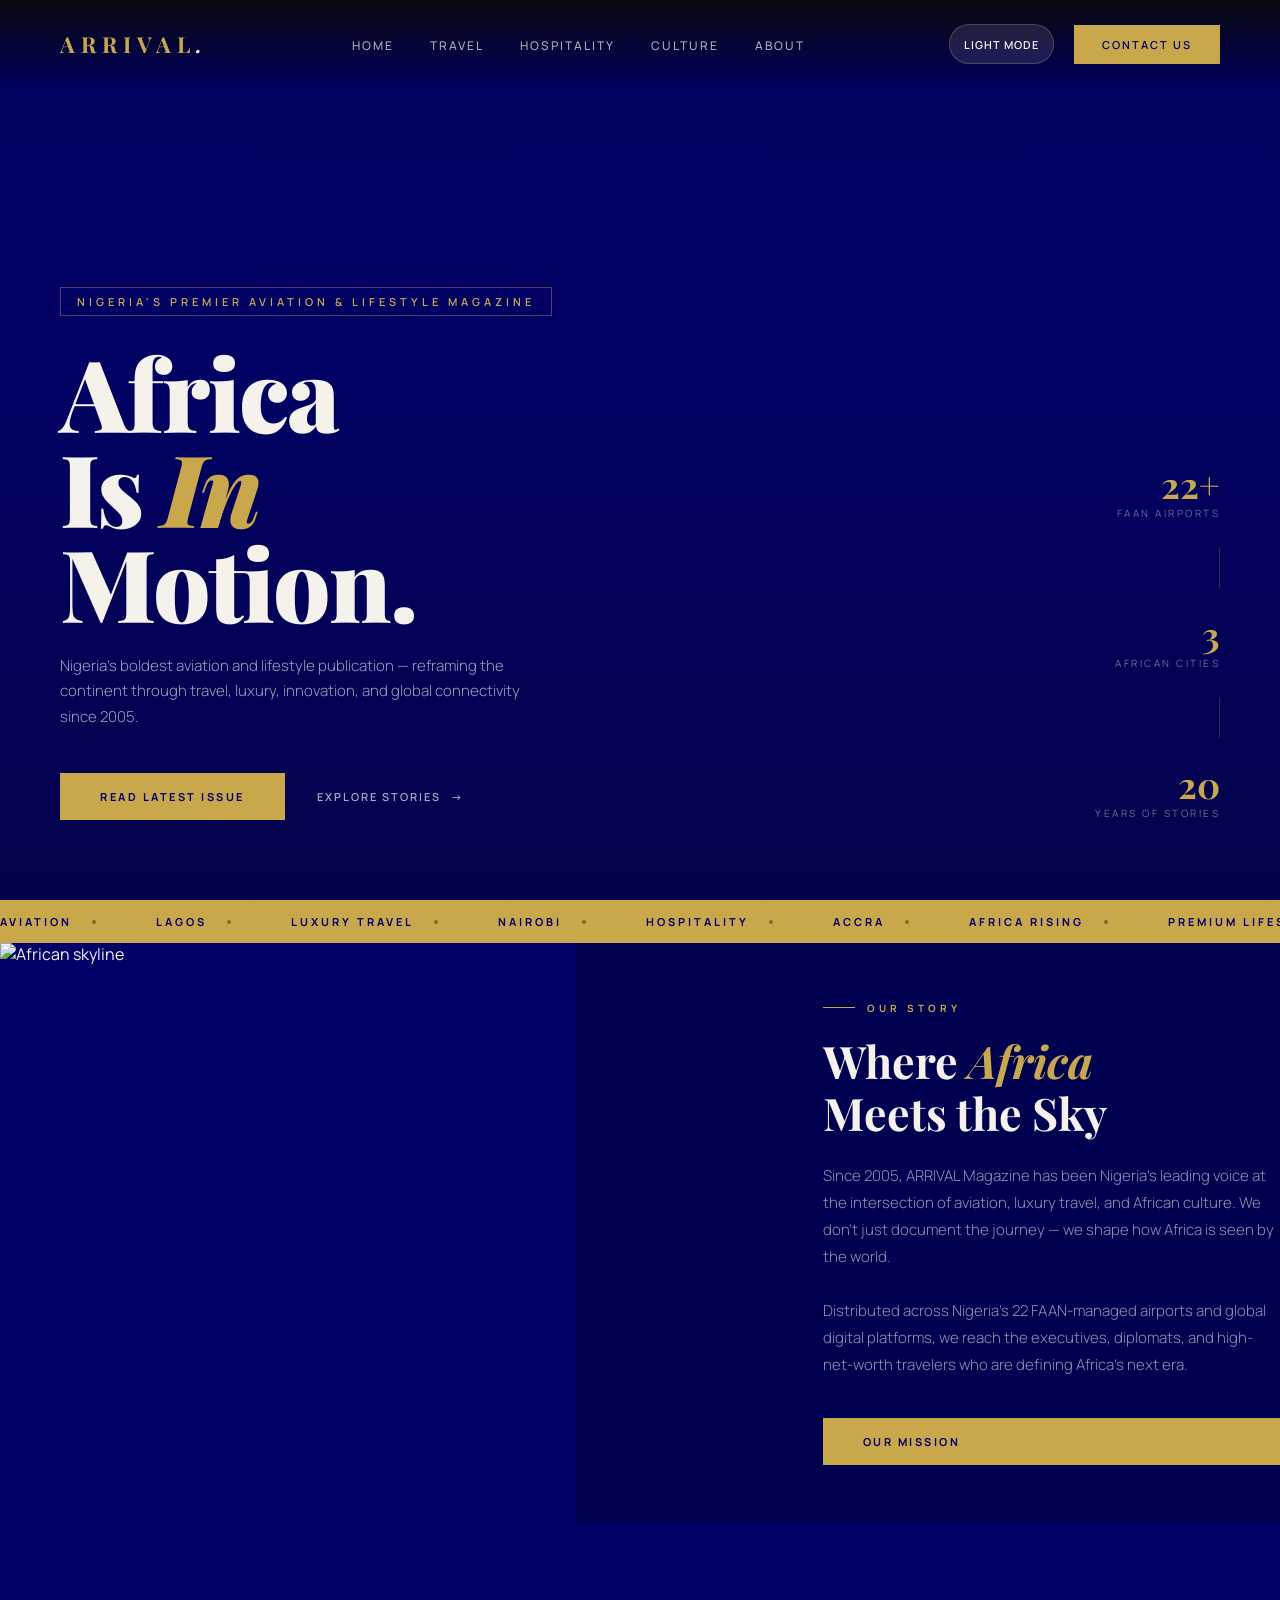
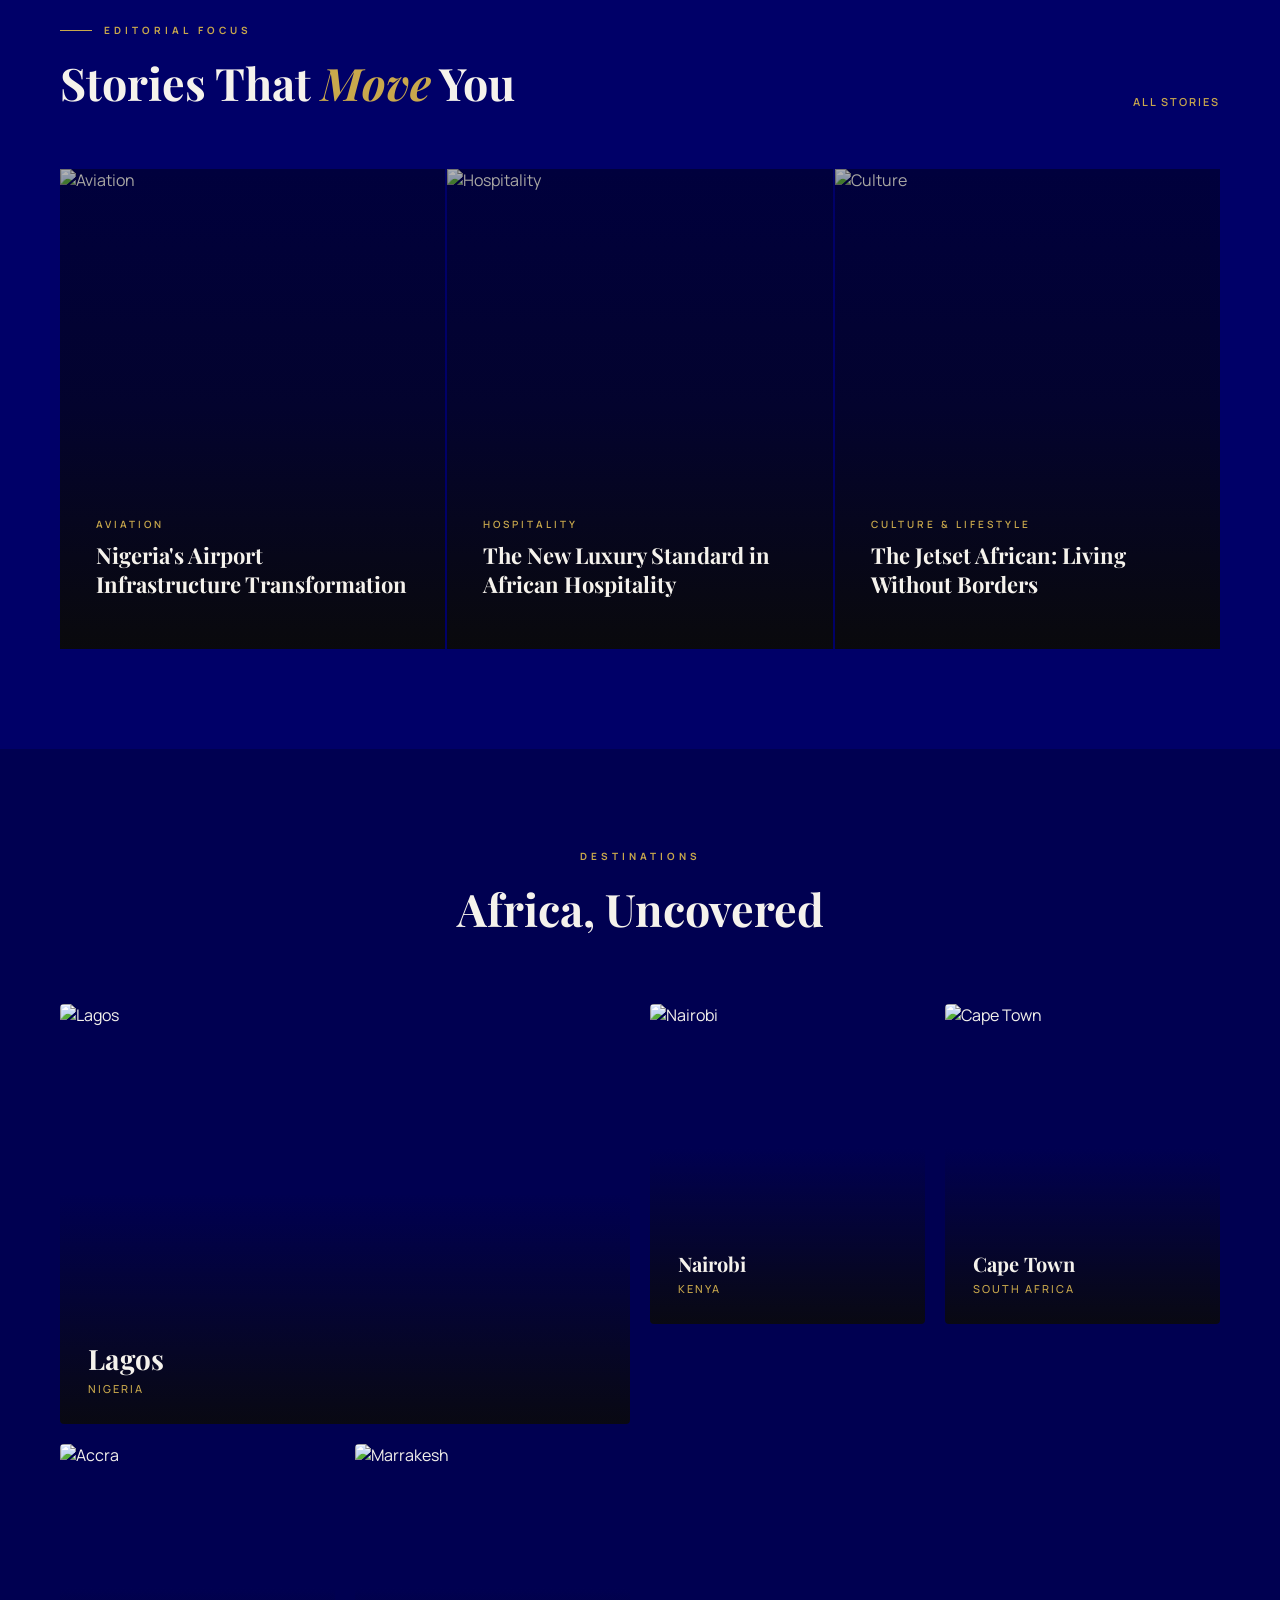
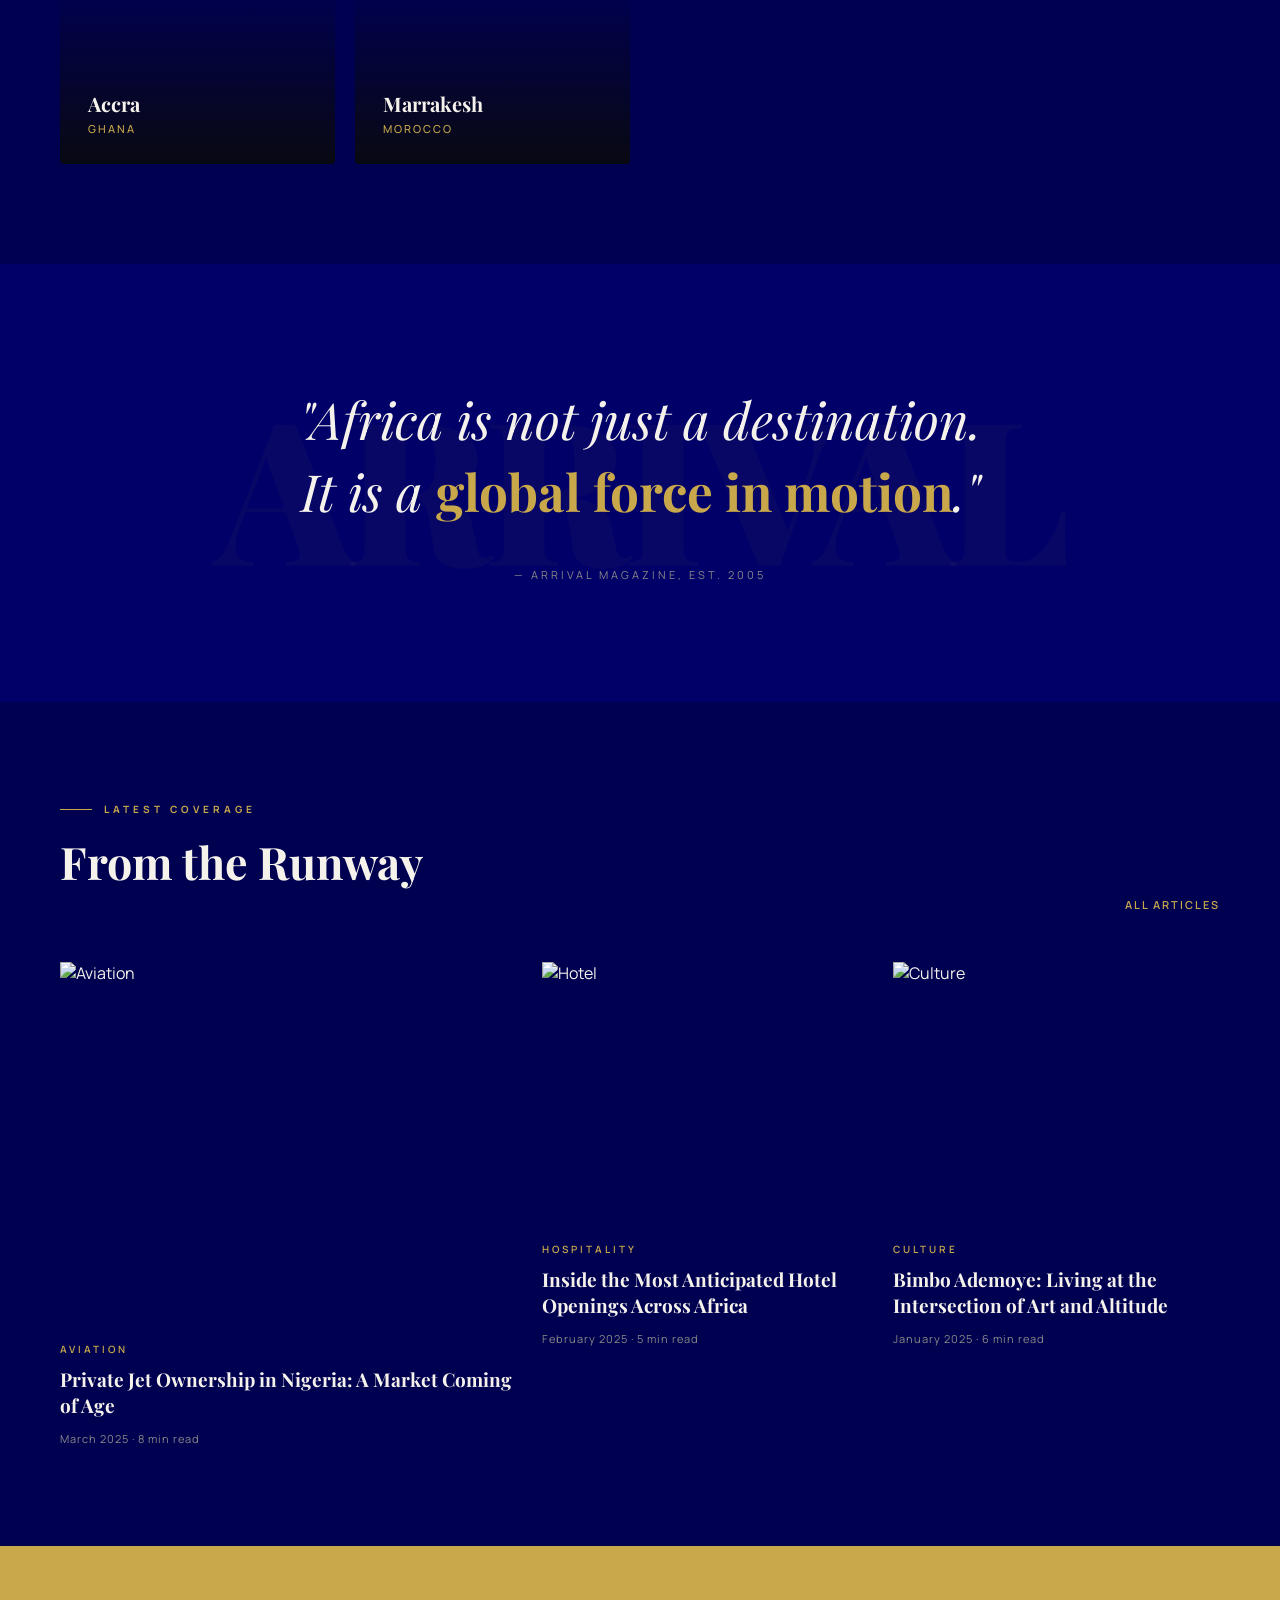
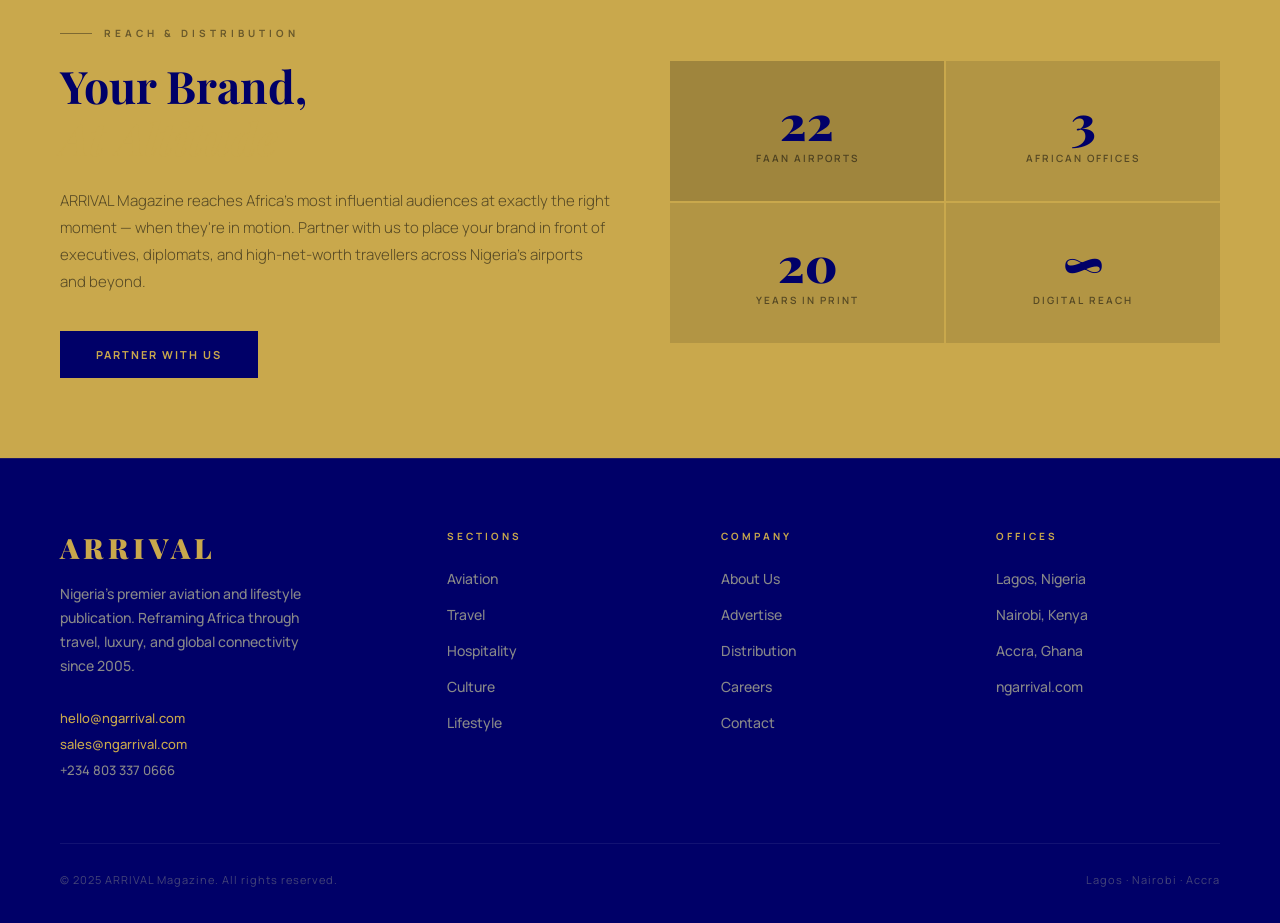
==== commit 93e9ebba: "Ongoing" ====
--- a/index.html
+++ b/index.html
@@ -8,6 +8,16 @@
 <link rel="stylesheet" href="css/style.css">
 </head>
 <body>
+
+<!-- MOBILE BLOCKER -->
+<div class="mobile-blocker">
+  <div class="mobile-blocker-content">
+    <div class="mobile-blocker-icon">📱 ❌</div>
+    <h2>Desktop View Only</h2>
+    <p>We're sorry, but the mobile version of ARRIVAL Magazine is not yet available. Please visit us on a desktop or tablet for the full experience.</p>
+    <a href="#" class="mobile-blocker-btn">Continue on Desktop</a>
+  </div>
+</div>
 
 <!-- PRELOADER -->
 <div class="preloader">
@@ -43,7 +53,7 @@
 <!-- HERO -->
 <section class="hero">
   <video class="hero-bg" autoplay muted loop playsinline>
-    <source src="../assets/Travel to Jordan _ Cinematic Video.mp4" type="video/mp4">
+    <source src="assets/Travel to Jordan _ Cinematic Video.mp4" type="video/mp4">
   </video>
   <div class="hero-overlay"></div>
   <div class="hero-content">
--- a/css/style.css
+++ b/css/style.css
@@ -10,6 +10,65 @@
     --navy: #000068;
   }
 
+  /* ─── MOBILE BLOCKER ─── */
+  .mobile-blocker {
+    display: none;
+    position: fixed;
+    inset: 0;
+    background: var(--navy);
+    z-index: 99999;
+    flex-direction: column;
+    align-items: center;
+    justify-content: center;
+    text-align: center;
+    padding: 40px;
+  }
+
+  .mobile-blocker-content {
+    max-width: 400px;
+  }
+
+  .mobile-blocker-icon {
+    font-size: 64px;
+    margin-bottom: 30px;
+  }
+
+  .mobile-blocker h2 {
+    font-family: 'Playfair Display', serif;
+    font-size: 28px;
+    font-weight: 700;
+    color: var(--gold);
+    margin-bottom: 20px;
+  }
+
+  .mobile-blocker p {
+    font-size: 16px;
+    line-height: 1.7;
+    color: rgba(245,242,236,0.8);
+    margin-bottom: 30px;
+  }
+
+  .mobile-blocker-btn {
+    display: inline-block;
+    background: var(--gold);
+    color: var(--navy);
+    padding: 14px 32px;
+    font-size: 12px;
+    font-weight: 700;
+    letter-spacing: 2px;
+    text-transform: uppercase;
+    text-decoration: none;
+  }
+
+  @media (max-width: 900px) {
+    .mobile-blocker {
+      display: flex;
+    }
+    body > *:not(.mobile-blocker) {
+      display: none !important;
+    }
+  }
+
   /* ─── PRELOADER ─── */
   .preloader {
     position: fixed;
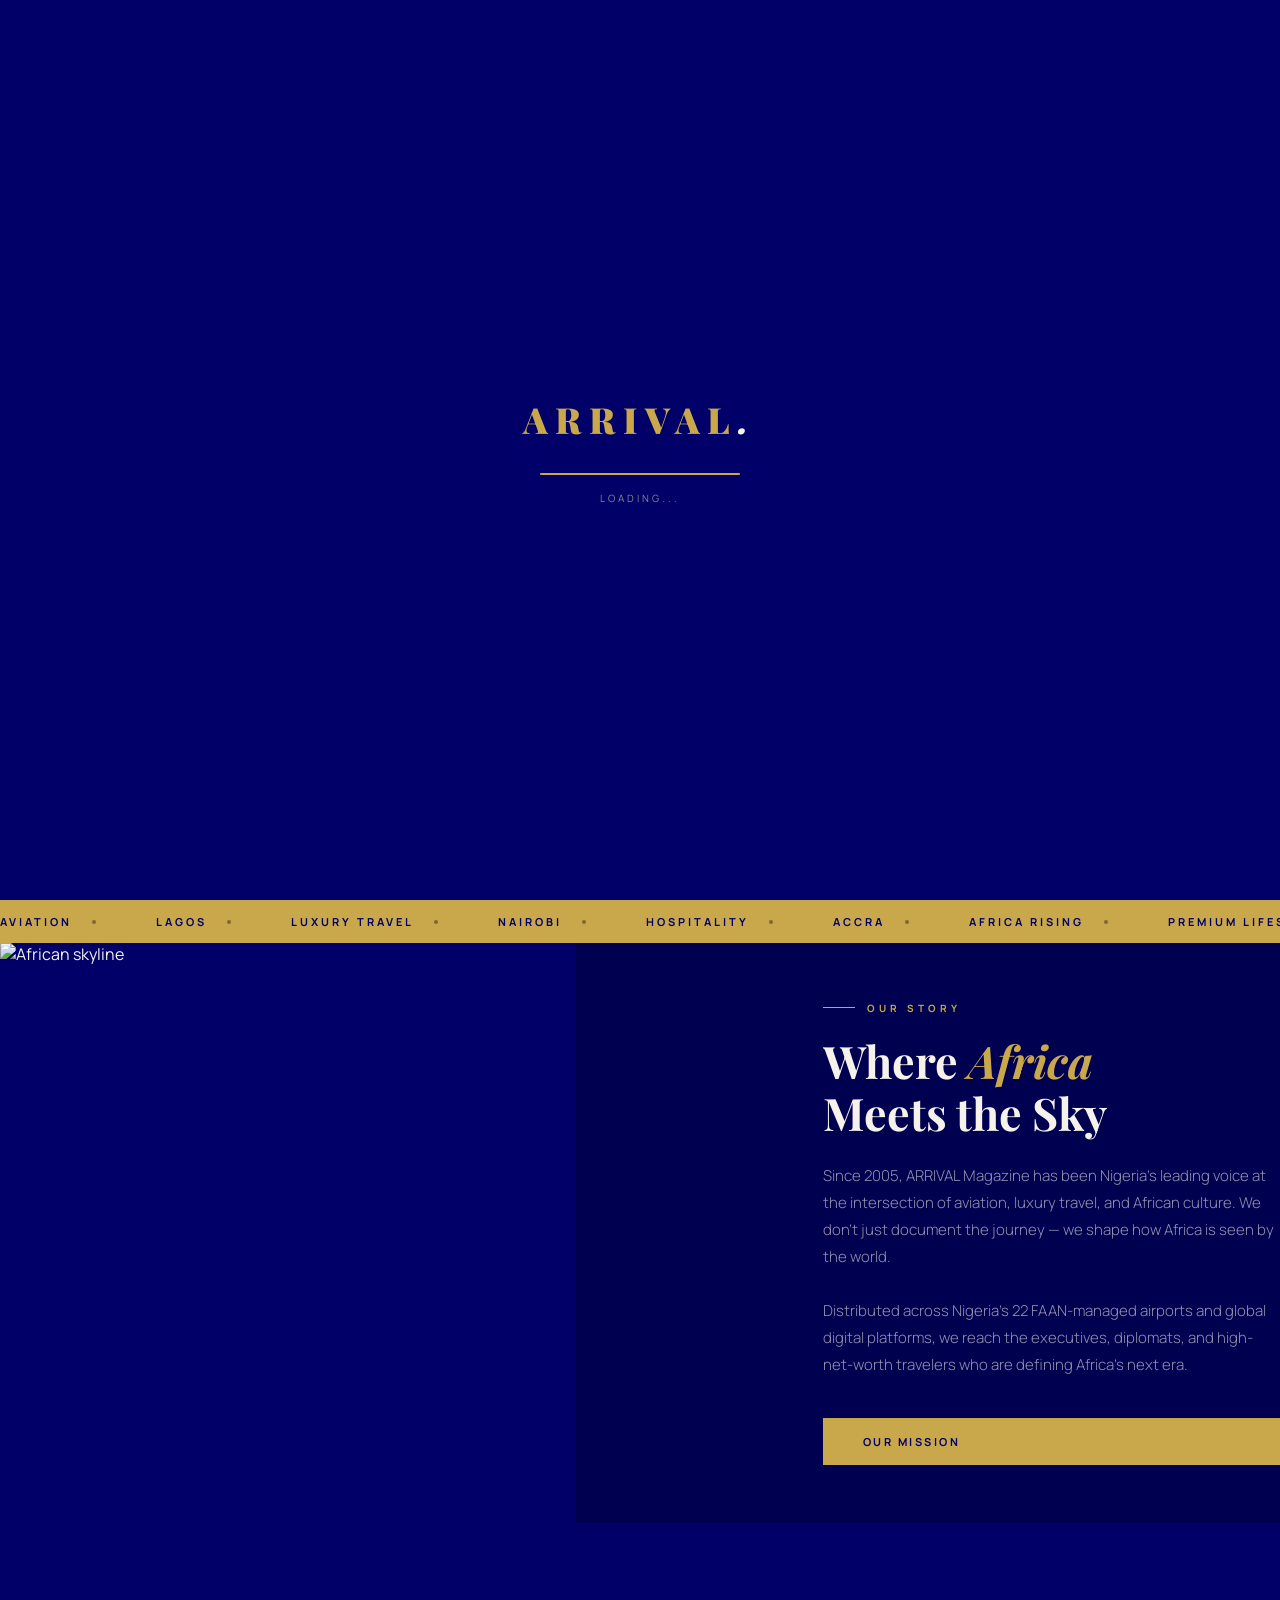
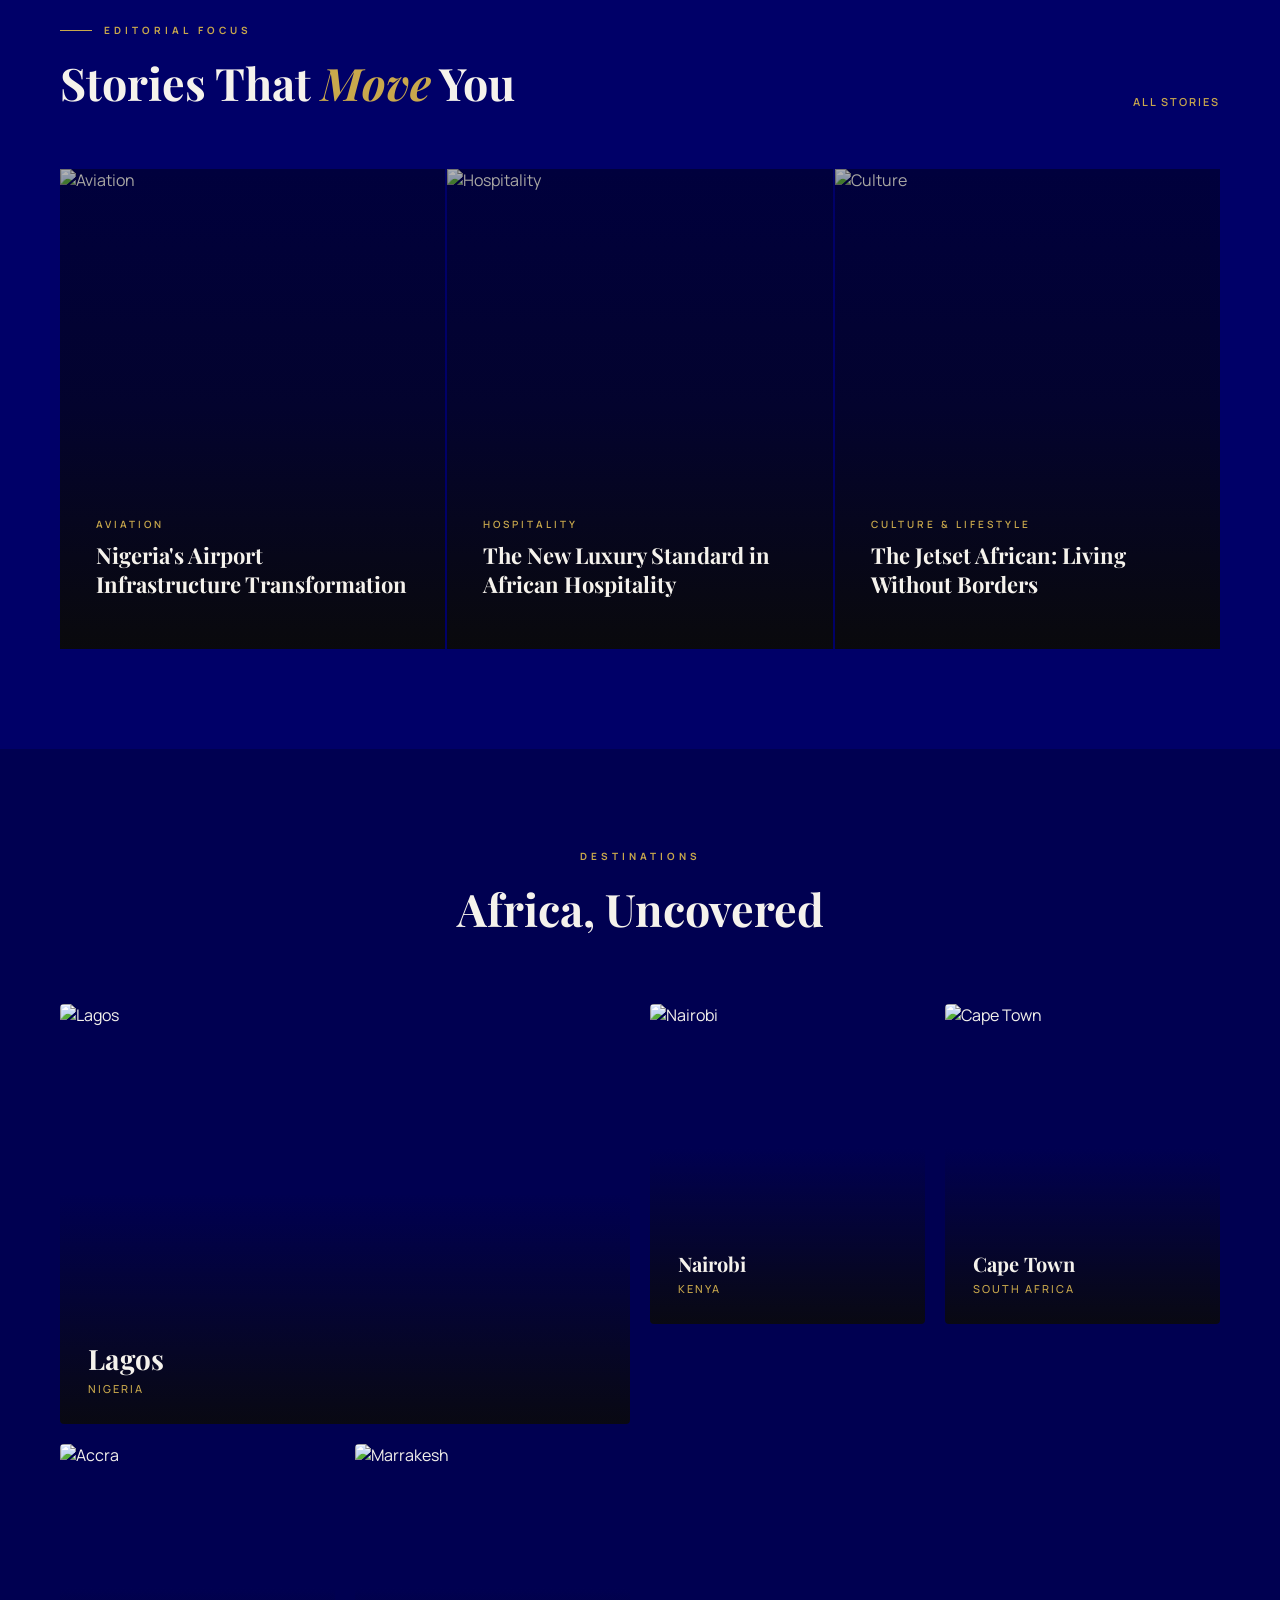
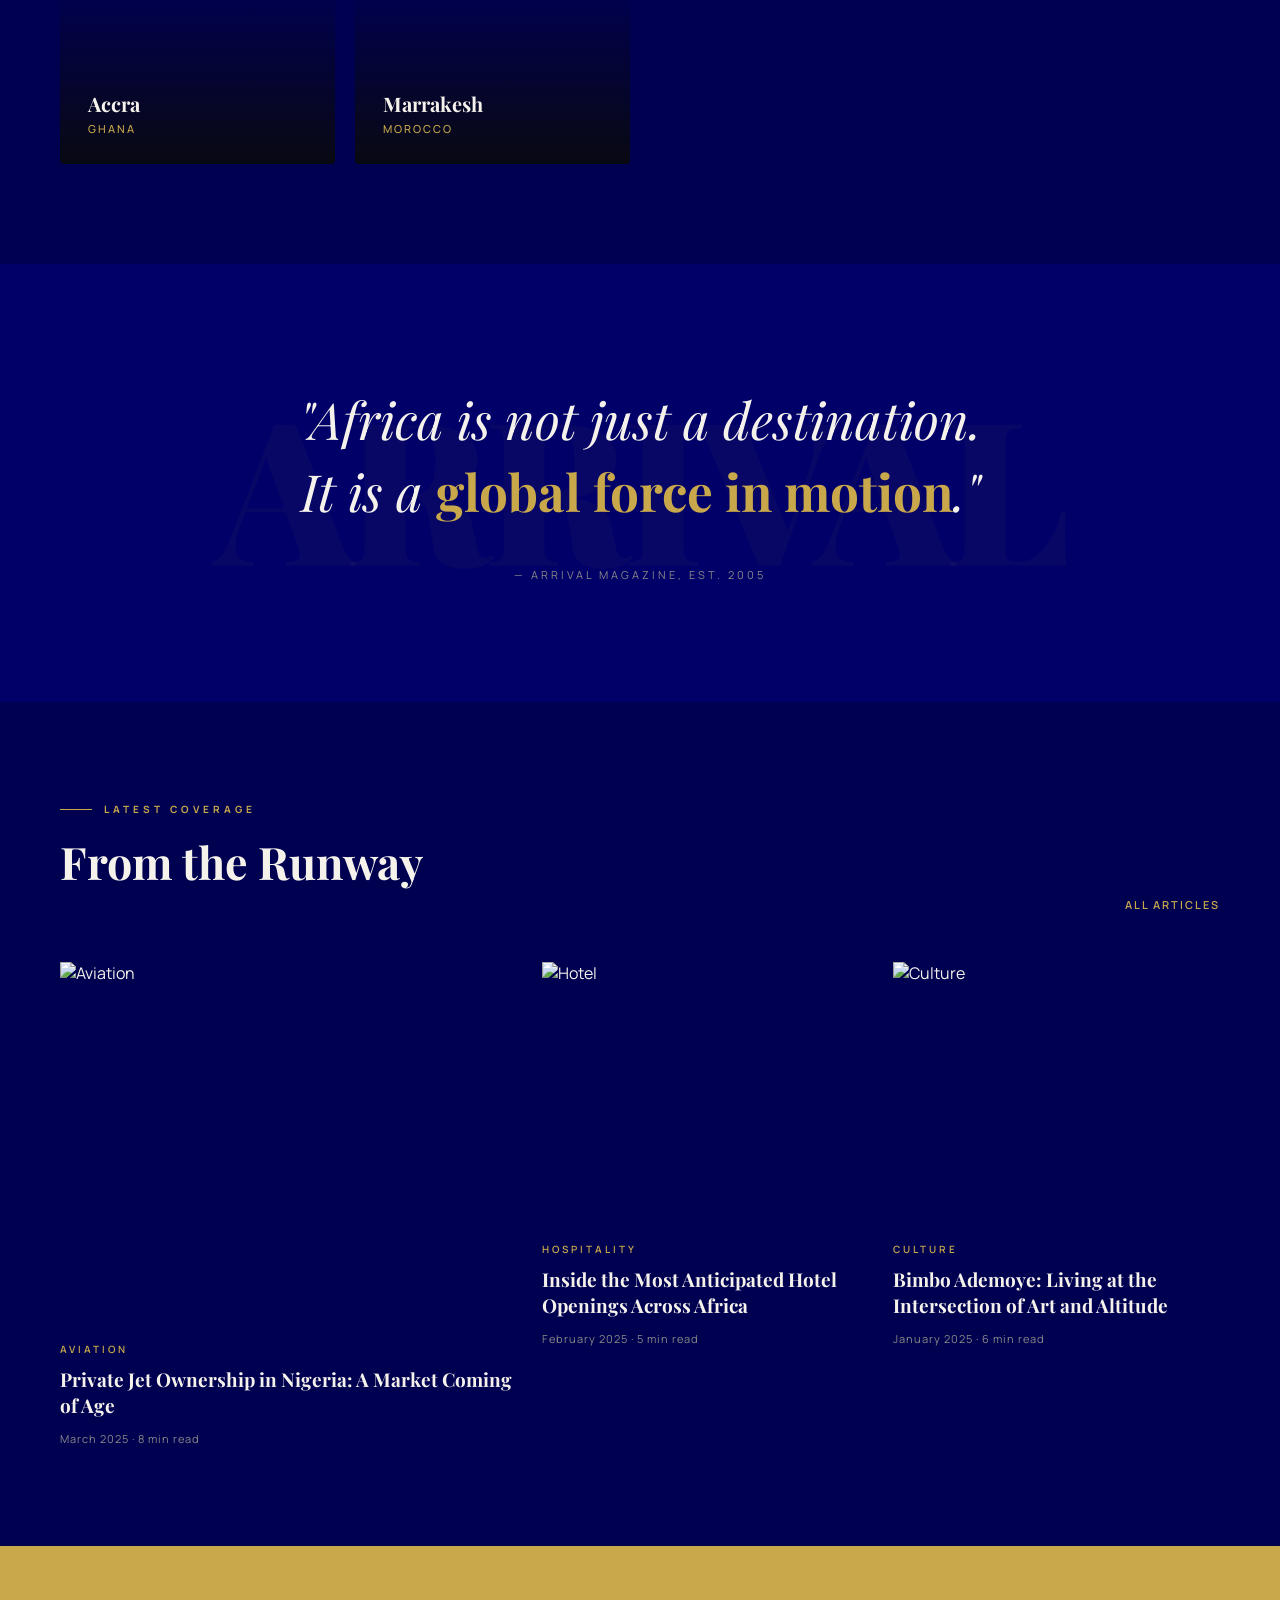
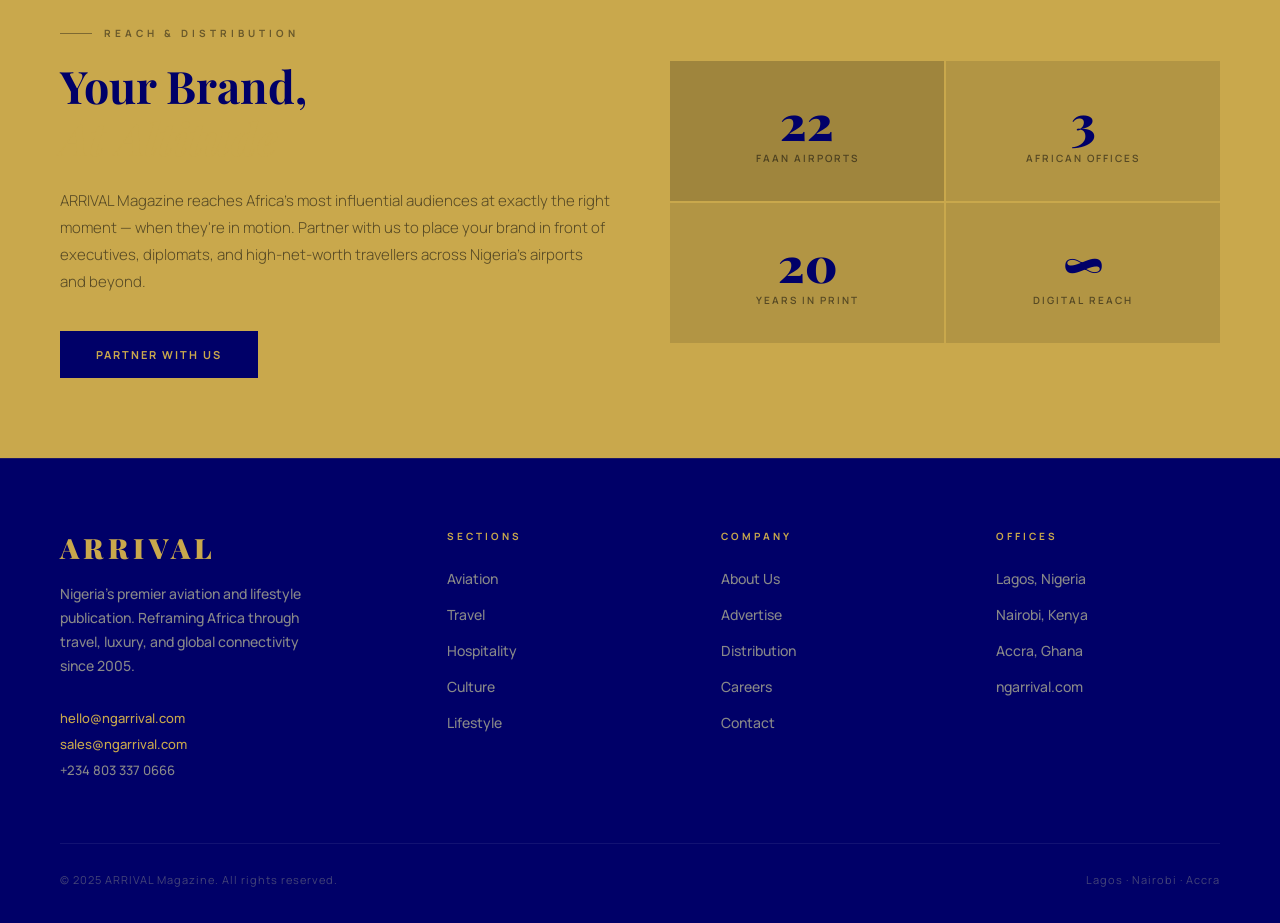
==== commit 806bc436: "Added a new video for Home page" ====
--- a/index.html
+++ b/index.html
@@ -53,7 +53,7 @@
 <!-- HERO -->
 <section class="hero">
   <video class="hero-bg" autoplay muted loop playsinline>
-    <source src="assets/Travel to Jordan _ Cinematic Video.mp4" type="video/mp4">
+    <source src="assets/Arrival2.mp4" type="video/mp4">
   </video>
   <div class="hero-overlay"></div>
   <div class="hero-content">
